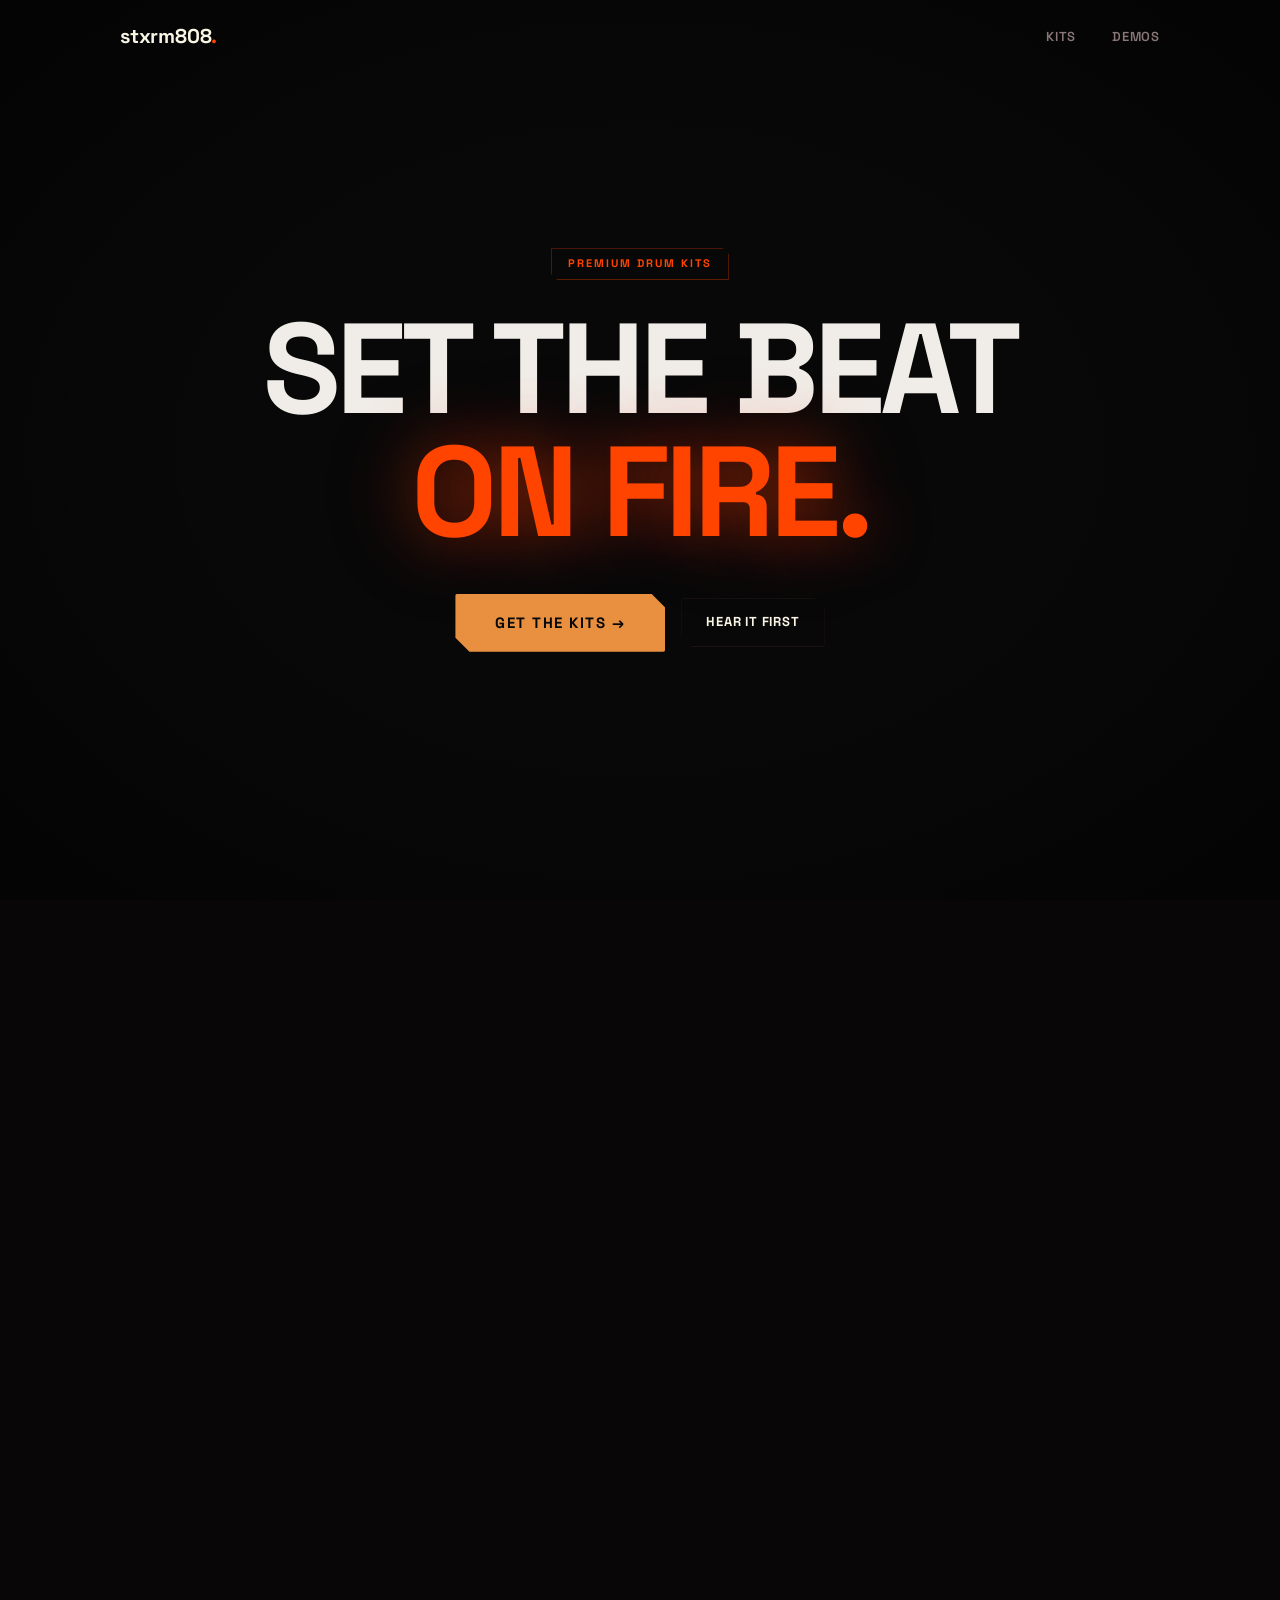
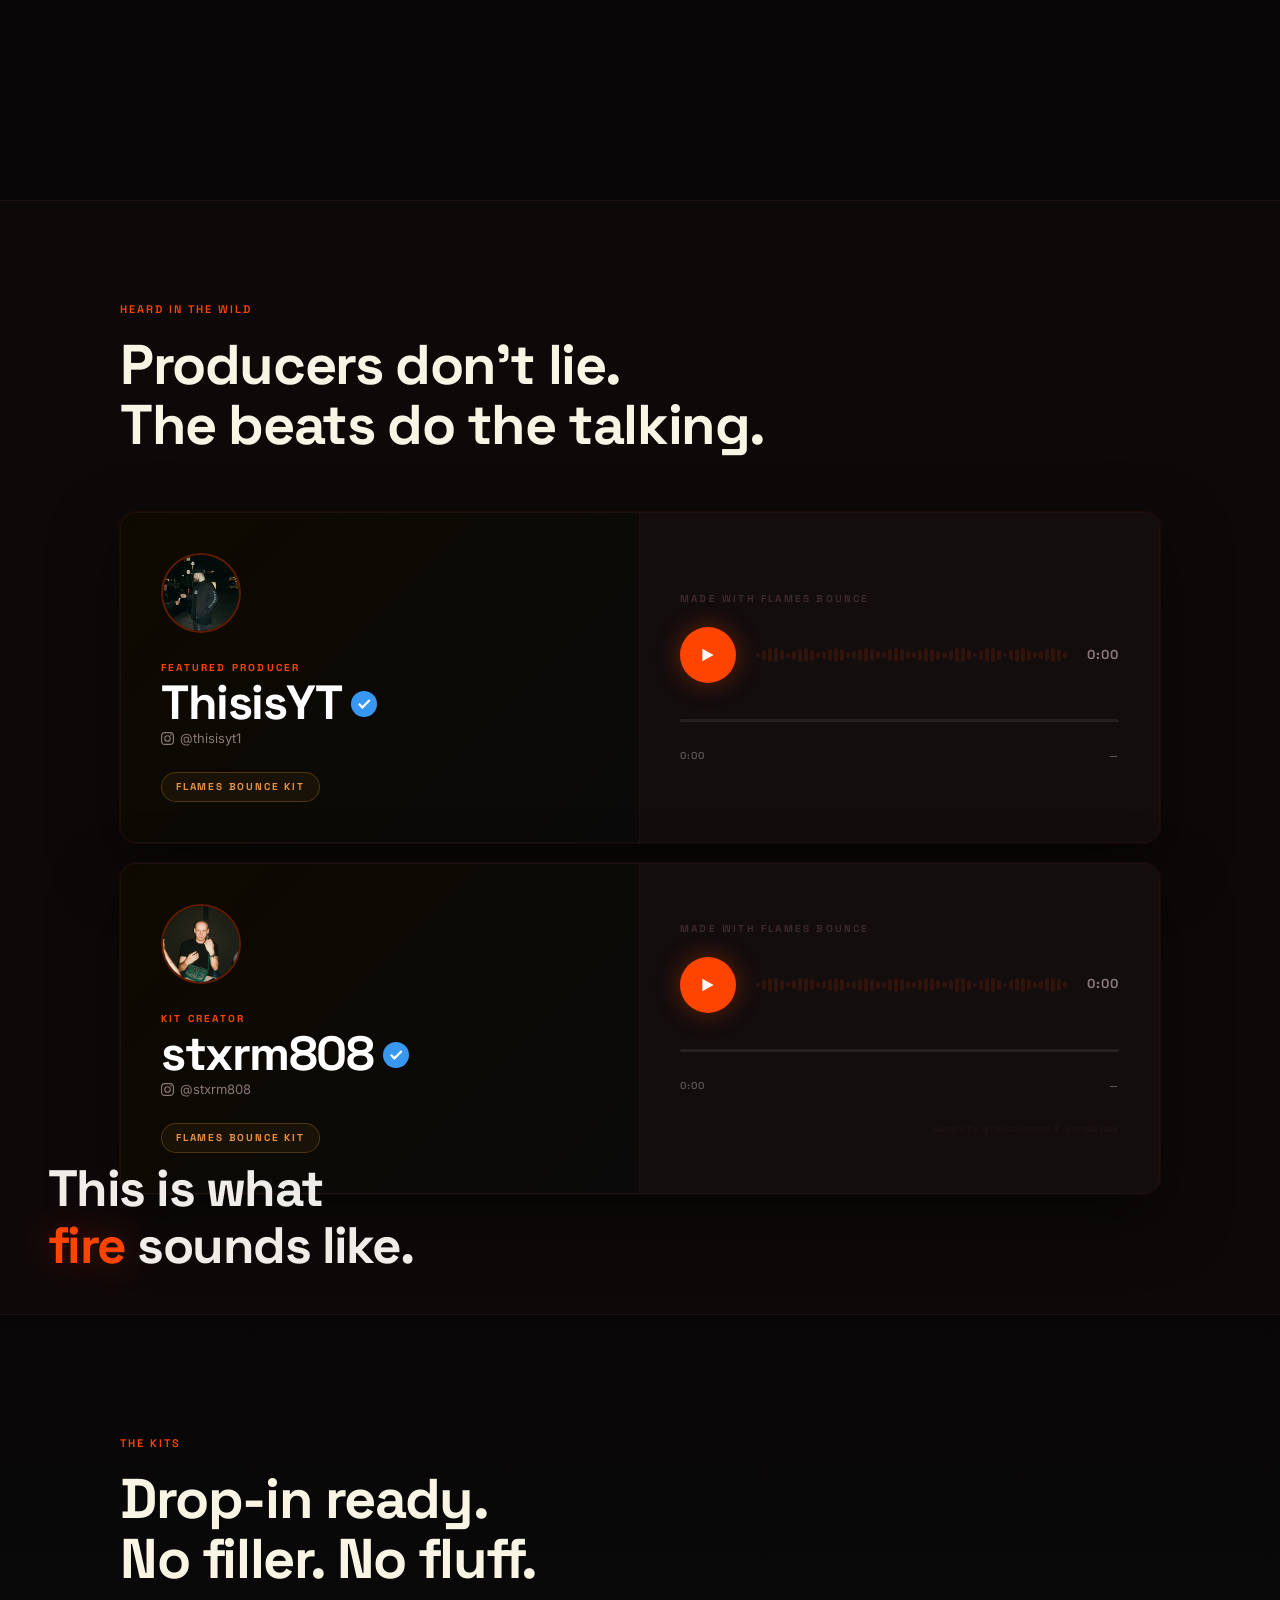
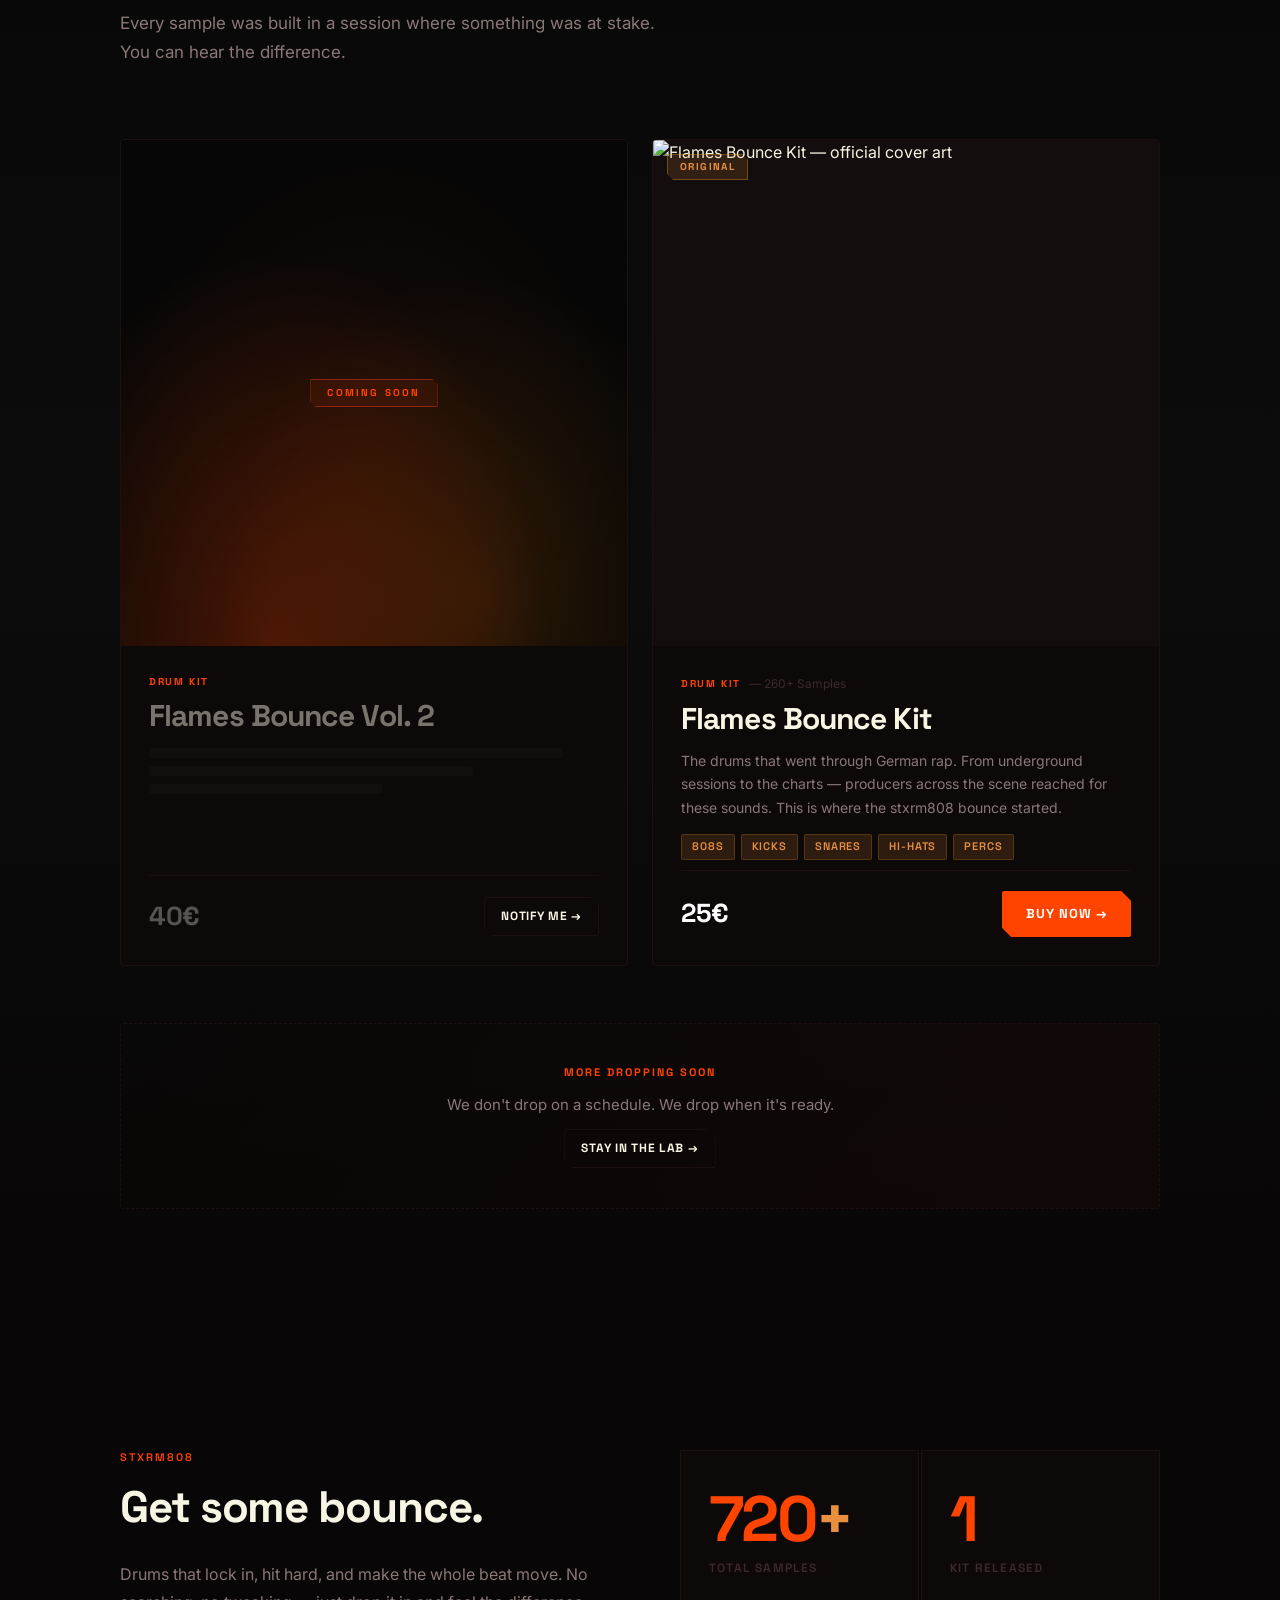
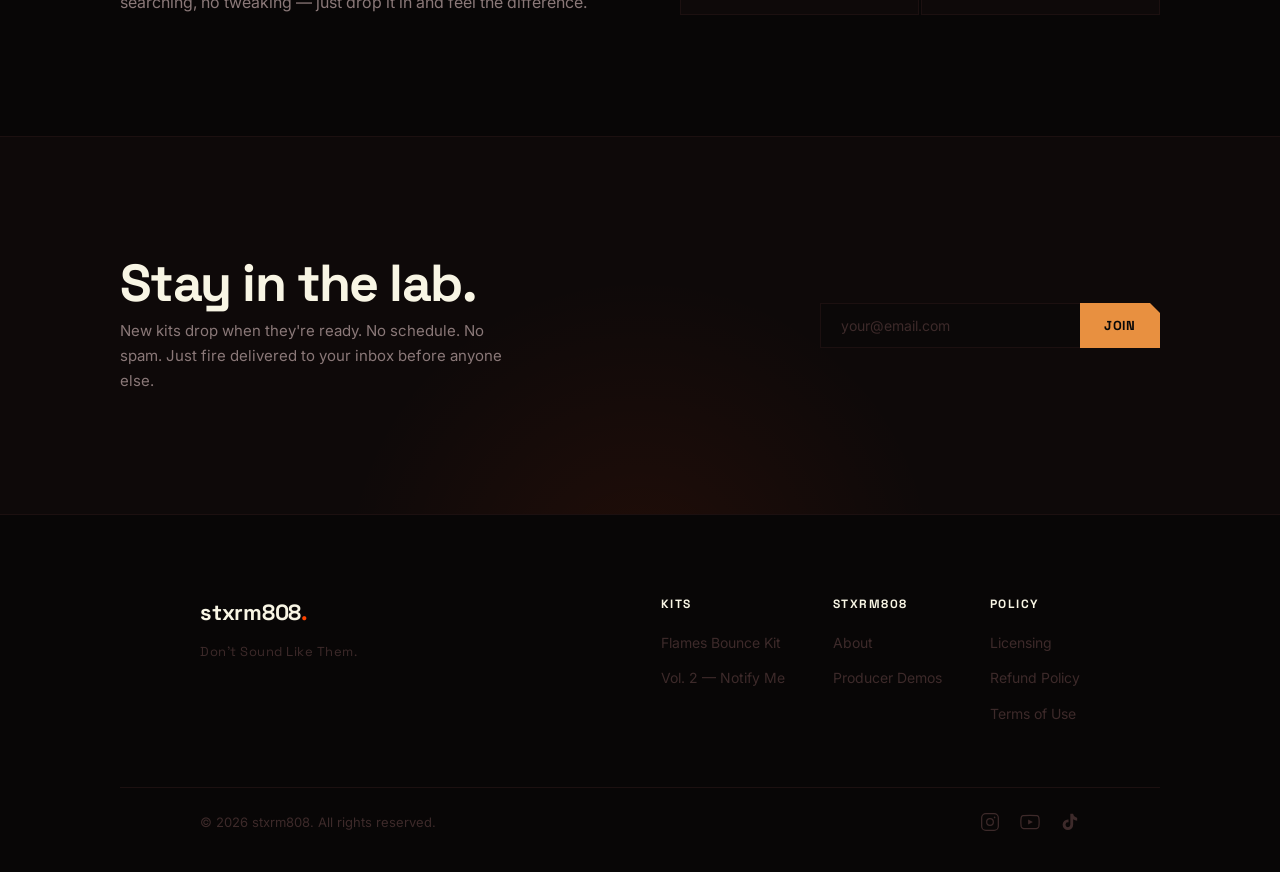
==== index.html @ b1addb76 "mirkt" ====
<!DOCTYPE html>
<html lang="en">
<head>
  <meta charset="UTF-8" />
  <meta name="viewport" content="width=device-width, initial-scale=1.0" />
  <title>stxrm808 — Premium Drum Kits for Trap &amp; Hip Hop Producers</title>
  <meta name="description" content="stxrm808 drum kits built for producers who don't sound like the genre. The Flames Bounce Kit series — hard-hitting 808s, crispy snares, fire-coded percussion." />
  <meta property="og:title" content="stxrm808 — Don't Sound Like Them." />
  <meta property="og:description" content="Premium drum kits for trap and hip hop producers who refuse to sound generic." />
  <meta property="og:type" content="website" />
  <meta property="og:url" content="https://www.stxrm808.com/" />
  <meta name="twitter:card" content="summary_large_image" />
  <meta name="twitter:title" content="stxrm808 — Don't Sound Like Them." />
  <meta name="twitter:description" content="Premium drum kits for trap and hip hop producers who refuse to sound generic." />
  <meta name="twitter:image" content="https://www.stxrm808.com/assets/FLAMES%20BOUNCE%20KIT%20COVER%20by%20%40blameiton313.png" />
  <meta property="og:image" content="https://www.stxrm808.com/assets/FLAMES%20BOUNCE%20KIT%20COVER%20by%20%40blameiton313.png" />
  <meta name="theme-color" content="#080808" />
  <link rel="canonical" href="https://www.stxrm808.com/" />
  <link rel="icon" href="assets/favicon.png" type="image/png" />
  <link rel="preconnect" href="https://fonts.googleapis.com" />
  <link rel="preconnect" href="https://fonts.gstatic.com" crossorigin />
  <link href="https://fonts.googleapis.com/css2?family=Space+Grotesk:wght@300;400;500;600;700&family=Inter:wght@300;400;500;600&display=swap" rel="stylesheet" />
  <link rel="stylesheet" href="css/style.css?v=3" />
  <link rel="stylesheet" href="css/video-scrub.css?v=3" />
  <script type="application/ld+json">
  {
    "@context": "https://schema.org",
    "@type": "Organization",
    "name": "stxrm808",
    "url": "https://www.stxrm808.com",
    "description": "Premium drum kits for trap and hip hop producers.",
    "slogan": "Don't Sound Like Them."
  }
  </script>
</head>
<body>

  <!-- ═══════════════════════════════════════════
       NAVIGATION
  ═══════════════════════════════════════════ -->
  <nav class="nav" id="nav" role="navigation" aria-label="Main navigation">
    <div class="nav__inner">
      <a href="/" class="nav__logo" aria-label="stxrm808 Home">
        <span class="nav__logo-text">stxrm808<span class="nav__logo-accent">.</span></span>
      </a>
      <ul class="nav__links" role="list">
        <li><a href="#kits" class="nav__link">Kits</a></li>
        <li><a href="#demos" class="nav__link">Demos</a></li>
      </ul>
      <button class="nav__burger" id="navBurger" aria-label="Open menu" aria-expanded="false">
        <span></span><span></span><span></span>
      </button>
    </div>
    <!-- Mobile menu -->
    <div class="nav__mobile" id="navMobile" aria-hidden="true">
      <ul role="list">
        <li><a href="#kits" class="nav__mobile-link">Kits</a></li>
        <li><a href="#demos" class="nav__mobile-link">Demos</a></li>
      </ul>
      <a href="#kits" class="btn btn--primary nav__mobile-cta">GET KITS →</a>
    </div>
  </nav>

  <main>

    <!-- ═══════════════════════════════════════════
         VIDEO SCROLL SCRUB — explosion.mp4
         First section — full viewport hero.
         Headline + CTAs overlaid inside sticky.
    ═══════════════════════════════════════════ -->
    <section class="video-scrub" id="videoScrub" aria-hidden="true">
      <div class="video-scrub__sticky">
        <video
          id="scrubVideo"
          class="video-scrub__video"
          muted
          playsinline
          preload="auto"
          disablepictureinpicture
        >
          <source src="assets/explosion.mp4?v=2" type="video/mp4" />
        </video>

        <!-- Headline + CTAs overlay — first thing user sees, fades out near end -->
        <div class="video-scrub__headline" id="scrubHeadline" aria-hidden="true">
          <div class="video-scrub__hl-tag">Premium Drum Kits</div>
          <p class="video-scrub__hl-text">SET THE BEAT<br/><span>ON FIRE.</span></p>
          <div class="video-scrub__hl-ctas">
            <a href="#kits" class="btn btn--primary btn--lg">GET THE KITS →</a>
            <a href="#demos" class="btn btn--ghost">Hear It First</a>
          </div>
        </div>
        <!-- Scroll progress counter bottom-right -->
        <div class="video-scrub__counter" id="scrubCounter" aria-hidden="true">
          <span class="video-scrub__counter-num" id="scrubPct">0</span>
          <span class="video-scrub__counter-pct">%</span>
        </div>
        <div class="video-scrub__blend-top"></div>
        <div class="video-scrub__blend-bottom"></div>
        <div class="video-scrub__vignette"></div>
        <div class="video-scrub__progress" id="scrubProgress"></div>
      </div>
    </section>

    <!-- ═══════════════════════════════════════════
         FEATURED PRODUCER — moved before kits
    ═══════════════════════════════════════════ -->
    <section class="featured-producer" id="demos">
      <video class="featured-producer__bg" src="assets/producer-bg.mp4" autoplay muted loop playsinline aria-hidden="true"></video>
      <div class="container">

        <div class="featured-producer__header">
          <p class="section-tag reveal-item">Heard In The Wild</p>
          <h2 class="section-heading reveal-item">Producers don't lie.<br />The beats do the talking.</h2>
        </div>

        <!-- Card 1: ThisisYT -->
        <div class="fp-card reveal-item">
          <div class="fp-card__artist">
            <div class="fp-card__avatar" id="fpAvatar">
              <img src="assets/thisisyt-pfp.jpg" alt="thisisyt" class="fp-card__avatar-img"
                   onerror="this.style.display='none';document.getElementById('fpAvatarFallback').style.display='flex';" />
              <span class="fp-card__avatar-fallback" id="fpAvatarFallback">YT</span>
            </div>
            <div class="fp-card__artist-info">
              <span class="fp-card__artist-tag">Featured Producer</span>
              <div class="fp-card__name-row">
                <h3 class="fp-card__artist-name">ThisisYT</h3>
                <svg class="fp-card__verified" viewBox="0 0 24 24" aria-label="Verified" role="img">
                  <circle cx="12" cy="12" r="12" fill="#3897f0"/>
                  <path d="M10.5 16.5l-4-4 1.41-1.41L10.5 13.67l6.09-6.08 1.41 1.42z" fill="#fff"/>
                </svg>
              </div>
              <a href="https://instagram.com/thisisyt1" target="_blank" rel="noopener" class="fp-card__ig">
                <svg width="13" height="13" viewBox="0 0 24 24" fill="currentColor" aria-hidden="true"><path d="M12 2.163c3.204 0 3.584.012 4.85.07 3.252.148 4.771 1.691 4.919 4.919.058 1.265.069 1.645.069 4.849 0 3.205-.012 3.584-.069 4.849-.149 3.225-1.664 4.771-4.919 4.919-1.266.058-1.644.07-4.85.07-3.204 0-3.584-.012-4.849-.07-3.26-.149-4.771-1.699-4.919-4.919-.058-1.265-.07-1.644-.07-4.849 0-3.204.013-3.583.07-4.849.149-3.227 1.664-4.771 4.919-4.919 1.266-.057 1.645-.069 4.849-.069zM12 0C8.741 0 8.333.014 7.053.072 2.695.272.273 2.69.073 7.052.014 8.333 0 8.741 0 12c0 3.259.014 3.668.072 4.948.2 4.358 2.618 6.78 6.98 6.98C8.333 23.986 8.741 24 12 24c3.259 0 3.668-.014 4.948-.072 4.354-.2 6.782-2.618 6.979-6.98.059-1.28.073-1.689.073-4.948 0-3.259-.014-3.667-.072-4.947-.196-4.354-2.617-6.78-6.979-6.98C15.668.014 15.259 0 12 0zm0 5.838a6.162 6.162 0 100 12.324 6.162 6.162 0 000-12.324zM12 16a4 4 0 110-8 4 4 0 010 8zm6.406-11.845a1.44 1.44 0 100 2.881 1.44 1.44 0 000-2.881z"/></svg>
                @thisisyt1
              </a>
            </div>
            <div class="fp-card__kit-badge">Flames Bounce Kit</div>
          </div>
          <div class="fp-card__player">
            <div class="fp-card__player-label">made with Flames Bounce</div>
            <div class="fp-card__controls">
              <button class="fp-card__play-btn" id="fpPlayBtn" aria-label="Play beat">
                <svg class="fp-play-icon" width="18" height="18" viewBox="0 0 16 16" fill="currentColor"><path d="M3 2.5L13 8 3 13.5V2.5Z"/></svg>
                <svg class="fp-pause-icon" width="18" height="18" viewBox="0 0 16 16" fill="currentColor" style="display:none"><rect x="3" y="2" width="4" height="12"/><rect x="9" y="2" width="4" height="12"/></svg>
              </button>
              <div class="fp-card__waveform" aria-hidden="true">
                <div id="waveform-thisisyt" class="fp-freq-bars"></div>
              </div>
              <span class="fp-card__time" id="fpTime">0:00</span>
            </div>
            <div class="fp-card__timeline" id="fpTimeline" role="slider" aria-label="Seek" aria-valuemin="0" aria-valuemax="100" aria-valuenow="0">
              <div class="fp-card__timeline-fill" id="fpTimelineFill"></div>
              <div class="fp-card__timeline-thumb" id="fpTimelineThumb"></div>
            </div>
            <div class="fp-card__time-row">
              <span id="fpTimeCurrent">0:00</span>
              <span id="fpTimeDuration">—</span>
            </div>
          </div>
        </div>

        <!-- Card 2: stxrm808 -->
        <div class="fp-card reveal-item">
          <div class="fp-card__artist">
            <div class="fp-card__avatar" id="fp2Avatar">
              <img src="assets/stxrm808-pfp.jpg" alt="stxrm808" class="fp-card__avatar-img"
                   onerror="this.style.display='none';document.getElementById('fp2AvatarFallback').style.display='flex';" />
              <span class="fp-card__avatar-fallback" id="fp2AvatarFallback">STX</span>
            </div>
            <div class="fp-card__artist-info">
              <span class="fp-card__artist-tag">Kit Creator</span>
              <div class="fp-card__name-row">
                <h3 class="fp-card__artist-name">stxrm808</h3>
                <svg class="fp-card__verified" viewBox="0 0 24 24" aria-label="Verified" role="img">
                  <circle cx="12" cy="12" r="12" fill="#3897f0"/>
                  <path d="M10.5 16.5l-4-4 1.41-1.41L10.5 13.67l6.09-6.08 1.41 1.42z" fill="#fff"/>
                </svg>
              </div>
              <a href="https://instagram.com/stxrm808" target="_blank" rel="noopener" class="fp-card__ig">
                <svg width="13" height="13" viewBox="0 0 24 24" fill="currentColor" aria-hidden="true"><path d="M12 2.163c3.204 0 3.584.012 4.85.07 3.252.148 4.771 1.691 4.919 4.919.058 1.265.069 1.645.069 4.849 0 3.205-.012 3.584-.069 4.849-.149 3.225-1.664 4.771-4.919 4.919-1.266.058-1.644.07-4.85.07-3.204 0-3.584-.012-4.849-.07-3.26-.149-4.771-1.699-4.919-4.919-.058-1.265-.07-1.644-.07-4.849 0-3.204.013-3.583.07-4.849.149-3.227 1.664-4.771 4.919-4.919 1.266-.057 1.645-.069 4.849-.069zM12 0C8.741 0 8.333.014 7.053.072 2.695.272.273 2.69.073 7.052.014 8.333 0 8.741 0 12c0 3.259.014 3.668.072 4.948.2 4.358 2.618 6.78 6.98 6.98C8.333 23.986 8.741 24 12 24c3.259 0 3.668-.014 4.948-.072 4.354-.2 6.782-2.618 6.979-6.98.059-1.28.073-1.689.073-4.948 0-3.259-.014-3.667-.072-4.947-.196-4.354-2.617-6.78-6.979-6.98C15.668.014 15.259 0 12 0zm0 5.838a6.162 6.162 0 100 12.324 6.162 6.162 0 000-12.324zM12 16a4 4 0 110-8 4 4 0 010 8zm6.406-11.845a1.44 1.44 0 100 2.881 1.44 1.44 0 000-2.881z"/></svg>
                @stxrm808
              </a>
            </div>
            <div class="fp-card__kit-badge">Flames Bounce Kit</div>
          </div>
          <div class="fp-card__player">
            <div class="fp-card__player-label">made with Flames Bounce</div>
            <div class="fp-card__controls">
              <button class="fp-card__play-btn" id="fp2PlayBtn" aria-label="Play beat">
                <svg class="fp-play-icon" width="18" height="18" viewBox="0 0 16 16" fill="currentColor"><path d="M3 2.5L13 8 3 13.5V2.5Z"/></svg>
                <svg class="fp-pause-icon" width="18" height="18" viewBox="0 0 16 16" fill="currentColor" style="display:none"><rect x="3" y="2" width="4" height="12"/><rect x="9" y="2" width="4" height="12"/></svg>
              </button>
              <div class="fp-card__waveform" aria-hidden="true">
                <div id="waveform-stxrm808" class="fp-freq-bars"></div>
              </div>
              <span class="fp-card__time" id="fp2Time">0:00</span>
            </div>
            <div class="fp-card__timeline" id="fp2Timeline" role="slider" aria-label="Seek" aria-valuemin="0" aria-valuemax="100" aria-valuenow="0">
              <div class="fp-card__timeline-fill" id="fp2TimelineFill"></div>
              <div class="fp-card__timeline-thumb" id="fp2TimelineThumb"></div>
            </div>
            <div class="fp-card__time-row">
              <span id="fp2TimeCurrent">0:00</span>
              <span id="fp2TimeDuration">—</span>
            </div>
            <div class="fp-card__sample-credit">sample by <a href="https://instagram.com/theycallmehop" target="_blank" rel="noopener">@theycallmehop</a> &amp; <a href="https://instagram.com/proddxdek" target="_blank" rel="noopener">@proddxdek</a></div>
          </div>
        </div>

      </div>

      <audio id="fpAudio" src="assets/thisisyt.wav" preload="metadata"></audio>
      <audio id="fp2Audio" src="assets/stxrm808.wav" preload="metadata"></audio>

      <p class="featured-producer__slogan" aria-hidden="true">This is what<br /><em>fire</em> sounds like.</p>
    </section>

    <!-- ═══════════════════════════════════════════
         PRODUCTS — DRUM KIT CARDS
    ═══════════════════════════════════════════ -->
    <section class="kits" id="kits">
      <div class="container">
        <div class="kits__header">
          <p class="section-tag reveal-item">The Kits</p>
          <h2 class="section-heading reveal-item">Drop-in ready.<br />No filler. No fluff.</h2>
          <p class="section-sub reveal-item">Every sample was built in a session where something was at stake. You can hear the difference.</p>
        </div>

        <div class="kits__grid">

          <!-- KIT 1: Flames Bounce Vol. 2 -->
          <article class="kit-card kit-card--teaser reveal-item" data-type="drum-kit">
            <div class="kit-card__media kit-card__media--teaser">
              <div class="kit-card__teaser-fire" aria-hidden="true"></div>
              <div class="kit-card__teaser-overlay">
                <span class="kit-card__teaser-badge">COMING SOON</span>
              </div>
              <div class="kit-card__hover-glow" aria-hidden="true"></div>
            </div>
            <div class="kit-card__body kit-card__body--dim">
              <div class="kit-card__meta">
                <span class="kit-card__type">DRUM KIT</span>
              </div>
              <h3 class="kit-card__name">Flames Bounce Vol. 2</h3>
              <div class="kit-card__redacted-lines" aria-hidden="true">
                <span></span><span></span><span></span>
              </div>
              <div class="kit-card__footer">
                <div class="kit-card__price-block">
                  <span class="kit-card__price" style="opacity:0.3">40€</span>
                </div>
                <a href="#newsletter" class="btn btn--ghost btn--sm">NOTIFY ME →</a>
              </div>
            </div>
          </article>

          <!-- KIT 2: Flames Bounce Kit -->
          <article class="kit-card reveal-item" data-type="drum-kit">
            <div class="kit-card__media">
              <img src="assets/FLAMES%20BOUNCE%20KIT%20COVER%20by%20%40blameiton313.png"
                   alt="Flames Bounce Kit — official cover art"
                   class="kit-card__cover"
                   loading="lazy" />
              <div class="kit-card__badge kit-card__badge--amber">ORIGINAL</div>
              <div class="kit-card__hover-glow" aria-hidden="true"></div>
            </div>
            <div class="kit-card__body">
              <div class="kit-card__meta">
                <span class="kit-card__type">DRUM KIT</span>
                <span class="kit-card__count">— 260+ Samples</span>
              </div>
              <h3 class="kit-card__name">Flames Bounce Kit</h3>
              <p class="kit-card__desc">The drums that went through German rap. From underground sessions to the charts — producers across the scene reached for these sounds. This is where the stxrm808 bounce started.</p>
              <ul class="kit-card__tags" aria-label="Kit contents">
                <li>808s</li>
                <li>Kicks</li>
                <li>Snares</li>
                <li>Hi-Hats</li>
                <li>Percs</li>
              </ul>
              <div class="kit-card__footer">
                <div class="kit-card__price-block">
                  <span class="kit-card__price">25€</span>
                </div>
                <a href="https://dnaplugins.lemonsqueezy.com/checkout/buy/079eb10a-39ae-4c25-9c5e-7eb2505b402b?embed=1&logo=0" class="btn btn--fire lemonsqueezy-button">BUY NOW →</a>
              </div>
            </div>
          </article>

        </div>

        <!-- More kits coming -->
        <div class="kits__upcoming reveal-item">
          <div class="kits__upcoming-inner">
            <span class="kits__upcoming-label">More dropping soon</span>
            <p class="kits__upcoming-text">We don't drop on a schedule. We drop when it's ready.</p>
            <a href="#newsletter" class="btn btn--ghost btn--sm">Stay in the Lab →</a>
          </div>
        </div>

      </div>
    </section>

    <!-- ═══════════════════════════════════════════
         BRAND IDENTITY STATEMENT
    ═══════════════════════════════════════════ -->
    <section class="identity" id="about">
      <div class="container">
        <div class="identity__inner">
          <div class="identity__text reveal-item">
            <p class="section-tag">stxrm808</p>
            <h2 class="identity__heading">Get some bounce.</h2>
            <p class="identity__body">
              Drums that lock in, hit hard, and make the whole beat move. No searching, no tweaking — just drop it in and feel the difference.
            </p>
          </div>
          <div class="identity__stat-grid reveal-item" aria-label="Kit statistics">
            <div class="identity__stat">
              <span class="identity__stat-num">720<span class="identity__stat-plus">+</span></span>
              <span class="identity__stat-label">Total Samples</span>
            </div>
            <div class="identity__stat">
              <span class="identity__stat-num">1</span>
              <span class="identity__stat-label">Kit Released</span>
            </div>
          </div>
        </div>
      </div>
    </section>

    <!-- ═══════════════════════════════════════════
         NEWSLETTER — STAY IN THE LAB
    ═══════════════════════════════════════════ -->
    <section class="newsletter" id="newsletter">
      <div class="container">
        <div class="newsletter__inner reveal-item">
          <div class="newsletter__text">
            <h2 class="newsletter__heading">Stay in the lab.</h2>
            <p class="newsletter__sub">New kits drop when they're ready. No schedule. No spam. Just fire delivered to your inbox before anyone else.</p>
          </div>
          <form class="newsletter__form" action="#" method="post" aria-label="Newsletter signup">
            <label for="emailInput" class="sr-only">Email address</label>
            <input type="email" id="emailInput" name="email" class="newsletter__input" placeholder="your@email.com" required autocomplete="email" />
            <button type="submit" class="btn btn--primary">JOIN</button>
          </form>
        </div>
      </div>
    </section>

  </main>

  <!-- ═══════════════════════════════════════════
       FOOTER
  ═══════════════════════════════════════════ -->
  <footer class="footer" role="contentinfo">
    <div class="container">
      <div class="footer__top">
        <div class="footer__brand">
          <span class="footer__logo">stxrm808<span class="nav__logo-accent">.</span></span>
          <p class="footer__tagline">Don't Sound Like Them.</p>
        </div>
        <nav class="footer__nav" aria-label="Footer navigation">
          <div class="footer__nav-col">
            <strong>Kits</strong>
            <ul role="list">
              <li><a href="#kits">Flames Bounce Kit</a></li>
              <li><a href="#newsletter">Vol. 2 — Notify Me</a></li>
            </ul>
          </div>
          <div class="footer__nav-col">
            <strong>stxrm808</strong>
            <ul role="list">
              <li><a href="#about">About</a></li>
              <li><a href="#demos">Producer Demos</a></li>
            </ul>
          </div>
          <div class="footer__nav-col">
            <strong>Policy</strong>
            <ul role="list">
              <li><a href="#">Licensing</a></li>
              <li><a href="#">Refund Policy</a></li>
              <li><a href="#">Terms of Use</a></li>
            </ul>
          </div>
        </nav>
      </div>
      <div class="footer__bottom">
        <p class="footer__copy">&copy; 2026 stxrm808. All rights reserved.</p>
        <div class="footer__social" aria-label="Social media links">
          <a href="https://instagram.com/stxrm808" target="_blank" rel="noopener" aria-label="Instagram" class="footer__social-link">
            <svg width="20" height="20" viewBox="0 0 24 24" fill="none" stroke="currentColor" stroke-width="1.5" aria-hidden="true"><rect x="2" y="2" width="20" height="20" rx="5" ry="5"/><circle cx="12" cy="12" r="4"/><circle cx="17.5" cy="6.5" r="1" fill="currentColor" stroke="none"/></svg>
          </a>
          <a href="#" aria-label="YouTube" class="footer__social-link">
            <svg width="20" height="20" viewBox="0 0 24 24" fill="none" stroke="currentColor" stroke-width="1.5" aria-hidden="true"><path d="M22.54 6.42A2.78 2.78 0 0 0 20.59 4.46C18.88 4 12 4 12 4S5.12 4 3.41 4.46A2.78 2.78 0 0 0 1.46 6.42 29.94 29.94 0 0 0 1 12a29.94 29.94 0 0 0 .46 5.58A2.78 2.78 0 0 0 3.41 19.54C5.12 20 12 20 12 20s6.88 0 8.59-.46a2.78 2.78 0 0 0 1.95-1.96A29.94 29.94 0 0 0 23 12a29.94 29.94 0 0 0-.46-5.58Z"/><polygon points="9.75 15.02 15.5 12 9.75 8.98 9.75 15.02" fill="currentColor" stroke="none"/></svg>
          </a>
          <a href="#" aria-label="TikTok" class="footer__social-link">
            <svg width="20" height="20" viewBox="0 0 24 24" fill="currentColor" aria-hidden="true"><path d="M19.59 6.69a4.83 4.83 0 0 1-3.77-4.25V2h-3.45v13.67a2.89 2.89 0 0 1-2.88 2.5 2.89 2.89 0 0 1-2.89-2.89 2.89 2.89 0 0 1 2.89-2.89c.28 0 .54.04.79.1V9.01a6.33 6.33 0 0 0-.79-.05 6.34 6.34 0 0 0-6.34 6.34 6.34 6.34 0 0 0 6.34 6.34 6.34 6.34 0 0 0 6.33-6.34V8.84a8.18 8.18 0 0 0 4.78 1.52V6.89a4.85 4.85 0 0 1-1.01-.2Z"/></svg>
          </a>
        </div>
      </div>
    </div>
  </footer>

  <!-- GSAP + ScrollTrigger -->
  <script src="https://cdnjs.cloudflare.com/ajax/libs/gsap/3.12.5/gsap.min.js" defer></script>
  <script src="https://cdnjs.cloudflare.com/ajax/libs/gsap/3.12.5/ScrollTrigger.min.js" defer></script>
  <script src="js/main.js?v=3" defer></script>
  <script src="js/video-scrub.js?v=3" defer></script>
  <script src="js/interactions.js?v=3" defer></script>
  <script src="https://assets.lemonsqueezy.com/lemon.js" defer></script>
</body>
</html>
---- css/style.css ----
/* ============================================================
   stxrm808 — MAIN STYLESHEET
   Dark fire/trap aesthetic: blacks, deep orange, amber
   Stack: Vanilla CSS, Mobile-first, GSAP-animated
   Font: Space Grotesk (display) / Inter (body)
   ============================================================ */

/* ─── RESET & BASE ──────────────────────────────────────── */
*, *::before, *::after {
  box-sizing: border-box;
  margin: 0;
  padding: 0;
}

:root {
  /* Colors — palette sourced from explosion.mp4 */
  --bg:            #080606;   /* near-black, faint red warmth */
  --bg-card:       #0e0909;   /* deep blood-red shadow */
  --bg-surface:    #130d0d;   /* dark sienna surface */
  --bg-input:      #0b0808;
  --border:        #1c1010;   /* warm dark-red border */
  --border-hot:    rgba(255, 68, 0, 0.35);

  --fire:          #FF4400;   /* Primary CTA / accent */
  --fire-glow:     rgba(255, 68, 0, 0.18);
  --fire-hover:    #ff5218;
  --amber:         #E89040;   /* Warm amber — matches explosion mid-tone #e89848 */
  --amber-dim:     rgba(232, 144, 64, 0.15);
  --amber-glow:    rgba(232, 144, 64, 0.25);

  --text:          #F8F5E4;   /* Warm cream — matches explosion hot-core #fbf8e3 */
  --text-2:        #8a7878;   /* Warm mid-grey */
  --text-3:        #3d2a2a;   /* Deep warm dark */

  /* Typography */
  --font-display: 'Space Grotesk', Helvetica, sans-serif;
  --font-body:    'Inter', Helvetica, sans-serif;

  /* Layout */
  --nav-h:        72px;
  --container:    1200px;
  --radius:       2px;
  --radius-card:  4px;

  /* Easing */
  --ease-out:    cubic-bezier(0.16, 1, 0.3, 1);
  --ease-fire:   cubic-bezier(0.22, 1, 0.36, 1);
}

html {
  scroll-behavior: smooth;
  font-size: 16px;
  -webkit-text-size-adjust: 100%;
}

body {
  background-color: var(--bg);
  color: var(--text);
  font-family: var(--font-body);
  font-weight: 400;
  line-height: 1.6;
  overflow-x: hidden;
  -webkit-font-smoothing: antialiased;
  -moz-osx-font-smoothing: grayscale;
}

img {
  max-width: 100%;
  height: auto;
  display: block;
}

a {
  color: inherit;
  text-decoration: none;
}

ul { list-style: none; }

button {
  cursor: pointer;
  border: none;
  background: none;
  font-family: inherit;
}

/* Screen-reader only */
.sr-only {
  position: absolute;
  width: 1px; height: 1px;
  padding: 0; margin: -1px;
  overflow: hidden;
  clip: rect(0,0,0,0);
  white-space: nowrap;
  border: 0;
}

.desktop-br { display: none; }
@media (min-width: 768px) { .desktop-br { display: block; } }

/* ─── LAYOUT ────────────────────────────────────────────── */
.container {
  width: 100%;
  max-width: var(--container);
  margin: 0 auto;
  padding: 0 24px;
}

@media (min-width: 768px)  { .container { padding: 0 48px; } }
@media (min-width: 1200px) { .container { padding: 0 80px; } }

/* ─── TYPOGRAPHY ────────────────────────────────────────── */
.section-tag {
  font-family: var(--font-display);
  font-size: 11px;
  font-weight: 600;
  letter-spacing: 0.18em;
  text-transform: uppercase;
  color: var(--fire);
  margin-bottom: 16px;
  display: block;
}

.section-heading {
  font-family: var(--font-display);
  font-size: clamp(32px, 5vw, 56px);
  font-weight: 700;
  line-height: 1.08;
  letter-spacing: -0.025em;
  color: var(--text);
  margin-bottom: 20px;
}

.section-heading em {
  font-style: normal;
  color: var(--fire);
}

.section-sub {
  font-family: var(--font-body);
  font-size: 17px;
  color: var(--text-2);
  max-width: 540px;
  line-height: 1.7;
}

/* ─── BUTTONS ───────────────────────────────────────────── */
.btn {
  display: inline-flex;
  align-items: center;
  justify-content: center;
  font-family: var(--font-display);
  font-size: 13px;
  font-weight: 700;
  letter-spacing: 0.06em;
  text-transform: uppercase;
  padding: 13px 24px;
  border-radius: var(--radius);
  transition: all 0.22s var(--ease-out);
  position: relative;
  overflow: hidden;
  white-space: nowrap;
  clip-path: polygon(0 0, calc(100% - 10px) 0, 100% 10px, 100% 100%, 10px 100%, 0 calc(100% - 10px));
}

/* Primary — amber */
.btn--primary {
  background: var(--amber);
  color: #080808;
}
.btn--primary:hover {
  background: #f0b030;
  transform: translateY(-1px);
  box-shadow: 0 0 28px var(--amber-glow);
}

/* Fire — deep orange (main CTA) */
.btn--fire {
  background: var(--fire);
  color: #ffffff;
  letter-spacing: 0.08em;
}
.btn--fire:hover {
  background: var(--fire-hover);
  transform: translateY(-2px);
  box-shadow: 0 0 32px var(--fire-glow), 0 8px 24px rgba(0,0,0,0.5);
}

/* Ghost */
.btn--ghost {
  background: transparent;
  color: var(--text);
  border: 1px solid var(--border);
}
.btn--ghost:hover {
  border-color: var(--fire);
  color: var(--fire);
  box-shadow: 0 0 16px var(--fire-glow);
}

/* Nav */
.btn--nav {
  background: var(--fire);
  color: #ffffff;
  font-size: 12px;
  font-weight: 700;
  letter-spacing: 0.08em;
  padding: 10px 18px;
  clip-path: polygon(0 0, calc(100% - 8px) 0, 100% 8px, 100% 100%, 8px 100%, 0 calc(100% - 8px));
}
.btn--nav:hover {
  background: var(--fire-hover);
  box-shadow: 0 0 20px var(--fire-glow);
}

/* Sizes */
.btn--sm {
  font-size: 12px;
  padding: 9px 16px;
  clip-path: polygon(0 0, calc(100% - 8px) 0, 100% 8px, 100% 100%, 8px 100%, 0 calc(100% - 8px));
}

.btn--lg {
  font-size: 15px;
  font-weight: 800;
  padding: 17px 40px;
  letter-spacing: 0.1em;
  clip-path: polygon(0 0, calc(100% - 14px) 0, 100% 14px, 100% 100%, 14px 100%, 0 calc(100% - 14px));
}

/* Focus ring */
.btn:focus-visible,
a:focus-visible {
  outline: 2px solid var(--fire);
  outline-offset: 3px;
}

/* ─── NAVIGATION ────────────────────────────────────────── */
.nav {
  position: fixed;
  top: 0; left: 0; right: 0;
  z-index: 900;
  height: var(--nav-h);
  transition: background 0.35s ease, backdrop-filter 0.35s ease, border-color 0.35s ease;
  border-bottom: 1px solid transparent;
}

.nav.scrolled {
  background: rgba(8, 8, 8, 0.92);
  backdrop-filter: blur(24px);
  -webkit-backdrop-filter: blur(24px);
  border-bottom-color: var(--border);
}

.nav__inner {
  max-width: var(--container);
  margin: 0 auto;
  padding: 0 24px;
  height: 100%;
  display: flex;
  align-items: center;
  justify-content: space-between;
  gap: 32px;
}

@media (min-width: 1024px) { .nav__inner { padding: 0 80px; } }

/* Logo */
.nav__logo-text {
  font-family: var(--font-display);
  font-size: 18px;
  font-weight: 800;
  letter-spacing: -0.01em;
  color: var(--text);
}

@media (min-width: 480px) { .nav__logo-text { font-size: 20px; } }

.nav__logo-accent {
  color: var(--fire);
}

/* Links */
.nav__links {
  display: none;
  gap: 36px;
}

@media (min-width: 768px) { .nav__links { display: flex; } }

.nav__link {
  font-family: var(--font-display);
  font-size: 13px;
  font-weight: 600;
  letter-spacing: 0.06em;
  text-transform: uppercase;
  color: var(--text-2);
  transition: color 0.2s;
}

.nav__link:hover { color: var(--text); }

.nav__link--active {
  color: var(--fire);
  position: relative;
}
.nav__link--active::after {
  content: '';
  position: absolute;
  bottom: -4px;
  left: 0;
  right: 0;
  height: 1px;
  background: var(--fire);
  border-radius: 1px;
}

/* Burger */
.nav__burger {
  display: flex;
  flex-direction: column;
  gap: 5px;
  padding: 4px;
}

.nav__burger span {
  display: block;
  width: 22px;
  height: 1.5px;
  background: var(--text);
  transition: all 0.3s var(--ease-out);
}

@media (min-width: 768px) { .nav__burger { display: none; } }

/* Burger open state */
.nav__burger.open span:nth-child(1) {
  transform: translateY(6.5px) rotate(45deg);
}
.nav__burger.open span:nth-child(2) {
  opacity: 0;
  transform: scaleX(0);
}
.nav__burger.open span:nth-child(3) {
  transform: translateY(-6.5px) rotate(-45deg);
}

/* Mobile menu */
.nav__mobile {
  position: fixed;
  inset: 0;
  background: var(--bg);
  display: flex;
  flex-direction: column;
  align-items: center;
  justify-content: center;
  gap: 40px;
  transform: translateY(-100%);
  transition: transform 0.55s var(--ease-fire);
  z-index: 800;
}

.nav__mobile.open {
  transform: translateY(0);
}

.nav__mobile ul {
  display: flex;
  flex-direction: column;
  gap: 24px;
  text-align: center;
}

.nav__mobile-link {
  font-family: var(--font-display);
  font-size: 40px;
  font-weight: 800;
  letter-spacing: -0.03em;
  color: var(--text);
  transition: color 0.2s;
}

.nav__mobile-link:hover { color: var(--fire); }

.nav__mobile-cta {
  margin-top: 8px;
}

/* ─── REVEAL ANIMATIONS (GSAP sets initial state) ──────── */
.reveal-item {
  opacity: 0;
  transform: translateY(32px);
}

/* ─── HERO ──────────────────────────────────────────────── */
.hero {
  position: relative;
  min-height: 80svh;
  display: flex;
  align-items: center;
  padding: calc(var(--nav-h) + 48px) 24px 60px;
  overflow: hidden;
  z-index: 2;
}

/* Bottom fade — melts hero into the video scrub underneath */
.hero::after {
  content: '';
  position: absolute;
  bottom: 0;
  left: 0;
  right: 0;
  height: 380px;
  background: linear-gradient(to bottom,
    transparent 0%,
    rgba(8,8,8,0.15) 35%,
    rgba(8,8,8,0.6) 70%,
    var(--bg) 100%
  );
  pointer-events: none;
  z-index: 3;
}

@media (min-width: 768px) {
  .hero { padding: calc(var(--nav-h) + 96px) 48px 120px; }
}

/* Particle canvas background */
.hero__bg-canvas {
  position: absolute;
  inset: 0;
  z-index: 0;
  opacity: 0.14;
  pointer-events: none;
}

.hero__content {
  position: relative;
  z-index: 2;
  max-width: var(--container);
  margin: 0 auto;
  width: 100%;
}

.hero__tag {
  display: inline-block;
  font-family: var(--font-display);
  font-size: 11px;
  font-weight: 700;
  letter-spacing: 0.18em;
  text-transform: uppercase;
  color: var(--fire);
  border: 1px solid var(--border-hot);
  padding: 6px 16px;
  margin-bottom: 32px;
  clip-path: polygon(0 0, calc(100% - 6px) 0, 100% 6px, 100% 100%, 6px 100%, 0 calc(100% - 6px));
}

.hero__headline {
  font-family: var(--font-display);
  font-size: clamp(56px, 10vw, 128px);
  font-weight: 800;
  line-height: 0.96;
  letter-spacing: -0.04em;
  margin-bottom: 32px;
  display: flex;
  flex-direction: column;
}

.hero__line {
  display: block;
  overflow: hidden;
}

.hero__line--accent {
  color: var(--fire);
  /* subtle text glow */
  text-shadow: 0 0 60px rgba(255, 68, 0, 0.4), 0 0 120px rgba(255, 68, 0, 0.15);
}

.hero__sub {
  font-family: var(--font-body);
  font-size: clamp(16px, 2.5vw, 20px);
  color: var(--text-2);
  max-width: 480px;
  line-height: 1.65;
  margin-bottom: 44px;
}

.hero__ctas {
  display: flex;
  flex-wrap: wrap;
  gap: 16px;
  align-items: center;
}

/* Scroll indicator */
.hero__scroll-indicator {
  position: absolute;
  bottom: 40px;
  left: 50%;
  transform: translateX(-50%);
  display: flex;
  flex-direction: column;
  align-items: center;
  gap: 8px;
  opacity: 0.35;
  pointer-events: none;
}

.hero__scroll-line {
  width: 1px;
  height: 44px;
  background: linear-gradient(to bottom, transparent, var(--fire));
  animation: scrollLine 2.2s ease-in-out infinite;
}

.hero__scroll-text {
  font-family: var(--font-display);
  font-size: 10px;
  font-weight: 600;
  letter-spacing: 0.2em;
  text-transform: uppercase;
  color: var(--text-2);
}

@keyframes scrollLine {
  0%   { transform: scaleY(0); transform-origin: top; opacity: 0; }
  50%  { transform: scaleY(1); opacity: 1; }
  100% { transform: scaleY(0); transform-origin: bottom; opacity: 0; }
}

/* ─── VIDEO SCRUB — overlay copy ────────────────────────── */
/* The video-scrub.css handles the section/sticky/video.
   We add the overlay text layer here. */
.video-scrub__overlay-copy {
  position: absolute;
  inset: 0;
  display: flex;
  align-items: center;
  justify-content: center;
  z-index: 5;
  pointer-events: none;
}

.video-scrub__overlay-text {
  font-family: var(--font-display);
  font-size: clamp(18px, 4vw, 40px);
  font-weight: 800;
  letter-spacing: 0.25em;
  text-transform: uppercase;
  color: rgba(255, 255, 255, 0.18);
  text-align: center;
  user-select: none;
  text-shadow: 0 0 40px rgba(255, 68, 0, 0.4);
}

/* ─── BRAND STATEMENT ───────────────────────────────────── */
.statement {
  padding: 120px 0;
  background: var(--bg);
  border-top: 1px solid var(--border);
  border-bottom: 1px solid var(--border);
  overflow: hidden;
}

.statement__inner {
  max-width: 900px;
  margin: 0 auto;
  text-align: center;
  position: relative;
}

.statement__quote {
  font-family: var(--font-display);
  font-size: clamp(22px, 4vw, 42px);
  font-weight: 600;
  line-height: 1.25;
  letter-spacing: -0.02em;
  color: var(--text);
  position: relative;
  z-index: 1;
}

.statement__quote::before {
  content: '"';
  color: var(--fire);
  font-size: 1.3em;
}

.statement__quote::after {
  content: '"';
  color: var(--fire);
  font-size: 1.3em;
}

.statement__attr {
  margin-top: 20px;
  font-family: var(--font-display);
  font-size: 13px;
  font-weight: 600;
  letter-spacing: 0.12em;
  text-transform: uppercase;
  color: var(--fire);
  position: relative;
  z-index: 1;
}

.statement__waveform {
  position: absolute;
  inset: -20px;
  z-index: 0;
  opacity: 0.06;
  pointer-events: none;
}

/* ─── KITS / PRODUCTS SECTION ───────────────────────────── */
.kits {
  padding: 120px 0;
  background: linear-gradient(180deg, var(--bg) 0%, #0c0c0c 50%, var(--bg) 100%);
}

.kits__header {
  margin-bottom: 72px;
}

.kits__header .section-sub {
  margin-top: 16px;
}

.kits__grid {
  display: grid;
  grid-template-columns: 1fr;
  gap: 24px;
}

@media (min-width: 768px) {
  .kits__grid { grid-template-columns: repeat(2, 1fr); }
}

/* Kit Card */
.kit-card {
  background: var(--bg-card);
  border: 1px solid var(--border);
  border-radius: var(--radius-card);
  overflow: hidden;
  display: flex;
  flex-direction: column;
  transition: transform 0.4s var(--ease-out), border-color 0.3s, box-shadow 0.4s;
  will-change: transform;
}

.kit-card:hover {
  transform: translateY(-6px);
  border-color: rgba(255, 68, 0, 0.3);
  box-shadow:
    0 24px 80px rgba(0, 0, 0, 0.7),
    0 0 48px rgba(255, 68, 0, 0.08);
}

/* Card media */
.kit-card__media {
  position: relative;
  aspect-ratio: 1 / 1;
  background: var(--bg-surface);
  overflow: hidden;
}

.kit-card__cover {
  width: 100%;
  height: 100%;
  object-fit: cover;
  display: block;
  transition: transform 0.6s cubic-bezier(0.16, 1, 0.3, 1);
}

.kit-card:hover .kit-card__cover {
  transform: scale(1.04);
}

.kit-card__badge {
  position: absolute;
  top: 14px;
  left: 14px;
  font-family: var(--font-display);
  font-size: 10px;
  font-weight: 800;
  letter-spacing: 0.14em;
  text-transform: uppercase;
  background: var(--fire-glow);
  color: var(--fire);
  border: 1px solid var(--border-hot);
  padding: 4px 12px;
  clip-path: polygon(0 0, calc(100% - 6px) 0, 100% 6px, 100% 100%, 6px 100%, 0 calc(100% - 6px));
}

.kit-card__badge--amber {
  background: var(--amber-dim);
  color: var(--amber);
  border-color: rgba(232, 160, 32, 0.35);
}

/* Hover glow effect on media */
.kit-card__hover-glow {
  position: absolute;
  inset: 0;
  background: radial-gradient(ellipse at center bottom,
    rgba(255, 68, 0, 0.12) 0%,
    transparent 65%
  );
  opacity: 0;
  transition: opacity 0.4s ease;
  pointer-events: none;
  z-index: 1;
}

.kit-card:hover .kit-card__hover-glow {
  opacity: 1;
}

/* ── Teaser card (Vol. 2) ──────────────────────────────── */
.kit-card--teaser { opacity: 0.75; }
.kit-card--teaser:hover { opacity: 0.9; }

.kit-card__media--teaser {
  position: relative;
  overflow: hidden;
  background: #080808;
  min-height: 280px;
}
.kit-card__teaser-fire {
  position: absolute;
  inset: 0;
  background:
    radial-gradient(ellipse at 30% 100%, rgba(255,68,0,0.35) 0%, transparent 55%),
    radial-gradient(ellipse at 70% 90%,  rgba(232,120,0,0.2) 0%, transparent 50%),
    radial-gradient(ellipse at 50% 60%,  rgba(255,68,0,0.08) 0%, transparent 70%);
  animation: fireBreath 4s ease-in-out infinite alternate;
}
@keyframes fireBreath {
  from { opacity: 0.7; transform: scaleY(1); }
  to   { opacity: 1;   transform: scaleY(1.04); }
}
.kit-card__body--dim .kit-card__redacted-lines,
.kit-card__body--dim .kit-card__name { opacity: 0.45; }

.kit-card__teaser-overlay {
  position: absolute;
  inset: 0;
  display: flex;
  align-items: center;
  justify-content: center;
  background: rgba(0,0,0,0.25);
  z-index: 2;
}
.kit-card__teaser-badge {
  font-family: var(--font-display);
  font-size: 10px;
  font-weight: 800;
  letter-spacing: 0.22em;
  text-transform: uppercase;
  color: var(--fire);
  border: 1px solid rgba(255,68,0,0.4);
  padding: 5px 16px;
  clip-path: polygon(0 0, calc(100% - 5px) 0, 100% 5px, 100% 100%, 5px 100%, 0 calc(100% - 5px));
  background: rgba(255,68,0,0.08);
}
.kit-card__redacted-lines {
  display: flex;
  flex-direction: column;
  gap: 8px;
  margin: 6px 0 12px;
}
.kit-card__redacted-lines span {
  display: block;
  height: 10px;
  border-radius: 3px;
  background: rgba(255,255,255,0.05);
}
.kit-card__redacted-lines span:nth-child(1) { width: 92%; }
.kit-card__redacted-lines span:nth-child(2) { width: 72%; }
.kit-card__redacted-lines span:nth-child(3) { width: 52%; }

/* Card body */
.kit-card__body {
  padding: 28px;
  display: flex;
  flex-direction: column;
  flex: 1;
  gap: 10px;
}

.kit-card__meta {
  display: flex;
  align-items: center;
  gap: 8px;
}

.kit-card__type {
  font-family: var(--font-display);
  font-size: 10px;
  font-weight: 700;
  letter-spacing: 0.16em;
  text-transform: uppercase;
  color: var(--fire);
}

.kit-card__count {
  font-family: var(--font-body);
  font-size: 12px;
  color: var(--text-3);
}

.kit-card__name {
  font-family: var(--font-display);
  font-size: clamp(22px, 3vw, 30px);
  font-weight: 800;
  letter-spacing: -0.03em;
  line-height: 1.05;
  color: var(--text);
}

.kit-card__desc {
  font-family: var(--font-body);
  font-size: 14px;
  color: var(--text-2);
  line-height: 1.7;
  margin-top: 4px;
}

/* Kit contents tags */
.kit-card__tags {
  display: flex;
  flex-wrap: wrap;
  gap: 6px;
  margin-top: 4px;
}

.kit-card__tags li {
  font-family: var(--font-display);
  font-size: 11px;
  font-weight: 600;
  letter-spacing: 0.08em;
  text-transform: uppercase;
  color: var(--amber);
  background: var(--amber-dim);
  border: 1px solid rgba(232, 160, 32, 0.2);
  padding: 3px 10px;
  border-radius: 2px;
}

/* Card footer */
.kit-card__footer {
  display: flex;
  align-items: center;
  justify-content: space-between;
  gap: 16px;
  margin-top: auto;
  padding-top: 20px;
  border-top: 1px solid var(--border);
}

.kit-card__price-block {
  display: flex;
  align-items: center;
}

.kit-card__price {
  font-family: var(--font-display);
  font-size: 26px;
  font-weight: 800;
  letter-spacing: -0.01em;
  color: #fff;
}

/* Upcoming teaser */
.kits__upcoming {
  margin-top: 56px;
}

.kits__upcoming-inner {
  border: 1px dashed var(--border);
  border-radius: var(--radius-card);
  padding: 40px 32px;
  display: flex;
  flex-direction: column;
  align-items: center;
  gap: 12px;
  text-align: center;
  background: linear-gradient(135deg, transparent 0%, rgba(255,68,0,0.03) 100%);
  transition: border-color 0.3s;
}

.kits__upcoming-inner:hover {
  border-color: var(--border-hot);
}

.kits__upcoming-label {
  font-family: var(--font-display);
  font-size: 11px;
  font-weight: 700;
  letter-spacing: 0.18em;
  text-transform: uppercase;
  color: var(--fire);
}

.kits__upcoming-text {
  font-family: var(--font-body);
  font-size: 15px;
  color: var(--text-2);
}

/* ─── KIT TRAILER SECTION ───────────────────────────────── */
.kit-trailer {
  position: relative;
  z-index: 2;
  background: #000;
  padding: 0;
}

/* eyebrow label row */
.kit-trailer__eyebrow {
  display: flex;
  align-items: center;
  justify-content: center;
  gap: 16px;
  padding: 40px 24px 32px;
  background: var(--bg);
  border-bottom: 1px solid rgba(255, 68, 0, 0.12);
}

.kit-trailer__tag {
  font-family: var(--font-display);
  font-size: 11px;
  font-weight: 700;
  letter-spacing: 0.18em;
  text-transform: uppercase;
  color: var(--fire);
}

.kit-trailer__divider {
  font-size: 11px;
  font-weight: 700;
  letter-spacing: 0.1em;
  color: rgba(255, 68, 0, 0.35);
}

/* video stage — full-width, no side padding */
.kit-trailer__stage {
  position: relative;
  width: 100%;
  max-height: 80vh;
  overflow: hidden;
  display: flex;
  align-items: center;
  justify-content: center;
}

.kit-trailer__video {
  width: 100%;
  height: 100%;
  object-fit: cover;
  display: block;
  max-height: 80vh;
}

/* text overlay burned into the video */
.kit-trailer__overlay {
  position: absolute;
  inset: 0;
  display: flex;
  align-items: flex-end;
  padding: 48px 56px;
  background: linear-gradient(
    to top,
    rgba(0, 0, 0, 0.72) 0%,
    rgba(0, 0, 0, 0.18) 40%,
    transparent 70%
  );
  pointer-events: none;
}

.kit-trailer__slogan {
  font-family: var(--font-display);
  font-size: clamp(32px, 5vw, 64px);
  font-weight: 800;
  line-height: 1.1;
  color: #fff;
  letter-spacing: -0.02em;
  text-shadow: 0 2px 24px rgba(0, 0, 0, 0.6);
}

.kit-trailer__slogan em {
  font-style: normal;
  color: var(--fire);
  text-shadow:
    0 0 40px rgba(255, 68, 0, 0.8),
    0 2px 24px rgba(0, 0, 0, 0.6);
}

/* sound toggle button */
.kit-trailer__sound-btn {
  position: absolute;
  bottom: 20px;
  right: 20px;
  z-index: 10;
  width: 44px;
  height: 44px;
  border-radius: 50%;
  border: 1.5px solid rgba(255,255,255,0.2);
  background: rgba(0,0,0,0.5);
  backdrop-filter: blur(8px);
  -webkit-backdrop-filter: blur(8px);
  color: #fff;
  display: flex;
  align-items: center;
  justify-content: center;
  cursor: pointer;
  transition: border-color 0.2s, background 0.2s, transform 0.2s;
}

.kit-trailer__sound-btn:hover {
  border-color: var(--fire);
  background: rgba(255,68,0,0.15);
  transform: scale(1.08);
}

.kit-trailer__sound-btn .sound-icon {
  width: 18px;
  height: 18px;
  transition: opacity 0.15s;
}

/* default: muted → show off-icon, hide on-icon */
.kit-trailer__sound-btn .sound-icon--on  { display: none; }
.kit-trailer__sound-btn .sound-icon--off { display: block; }

/* when sound is active */
.kit-trailer__sound-btn.is-on .sound-icon--on  { display: block; }
.kit-trailer__sound-btn.is-on .sound-icon--off { display: none; }
.kit-trailer__sound-btn.is-on {
  border-color: var(--fire);
  background: rgba(255,68,0,0.12);
}

/* top-edge fire bleed */
.kit-trailer__glow {
  position: absolute;
  top: 0;
  left: 0;
  right: 0;
  height: 3px;
  background: linear-gradient(90deg,
    transparent 0%,
    rgba(255, 68, 0, 0.7) 30%,
    var(--fire) 50%,
    rgba(232, 160, 32, 0.7) 70%,
    transparent 100%
  );
  pointer-events: none;
}

/* ─── FEATURED PRODUCER SECTION ─────────────────────────── */
.featured-producer {
  padding: 100px 0 120px;
  background: var(--bg-card);
  border-top: 1px solid var(--border);
  border-bottom: 1px solid var(--border);
  position: relative;
  z-index: 2;
  overflow: hidden;
}

.featured-producer__bg {
  position: absolute;
  top: 0;
  left: 0;
  right: 0;
  bottom: 0;
  width: 100%;
  height: 100%;
  object-fit: cover;
  opacity: 0.35;
  mix-blend-mode: screen;
  pointer-events: none;
  z-index: 0;
  display: block;
}

.featured-producer .container { position: relative; z-index: 2; }

.featured-producer__header {
  margin-bottom: 56px;
}

.featured-producer__slogan {
  position: absolute;
  bottom: 40px;
  left: 48px;
  font-family: 'Space Grotesk', sans-serif;
  font-size: clamp(28px, 4vw, 52px);
  font-weight: 800;
  letter-spacing: -0.03em;
  color: #F0EDE8;
  pointer-events: none;
  z-index: 2;
  line-height: 1.1;
}
.featured-producer__slogan em {
  font-style: normal;
  color: #FF4400;
  text-shadow: 0 0 40px rgba(255, 68, 0, 0.4);
}

/* The card */
.fp-card {
  display: grid;
  grid-template-columns: 1fr 1fr;
  gap: 0;
  border: 1px solid var(--border);
  border-radius: 16px;
  overflow: hidden;
  background: var(--bg-surface);
  box-shadow: 0 0 0 1px rgba(255,68,0,0.06), 0 24px 64px rgba(0,0,0,0.5);
  transition: box-shadow 0.4s;
  position: relative;
  will-change: transform;
}

.fp-card + .fp-card {
  margin-top: 20px;
}

/* Cursor-glow spotlight */
.fp-card::after {
  content: '';
  position: absolute;
  inset: 0;
  background: radial-gradient(
    480px circle at var(--mx, -300px) var(--my, -300px),
    rgba(255, 68, 0, 0.11),
    transparent 55%
  );
  pointer-events: none;
  border-radius: inherit;
  opacity: 0;
  transition: opacity 0.35s;
  z-index: 2;
}

.fp-card:hover {
  box-shadow: 0 0 0 1px rgba(255,68,0,0.28),
              0 32px 80px rgba(0,0,0,0.65),
              inset 0 0 0 1px rgba(255,68,0,0.08);
}

.fp-card:hover::after {
  opacity: 1;
}

/* Shine sweep on hover */
.fp-card::before {
  content: '';
  position: absolute;
  top: 0;
  left: -80%;
  width: 50%;
  height: 100%;
  background: linear-gradient(
    105deg,
    transparent 20%,
    rgba(255,255,255,0.035) 50%,
    transparent 80%
  );
  transform: skewX(-15deg);
  pointer-events: none;
  z-index: 3;
  opacity: 0;
}
.fp-card.is-shining::before {
  animation: fpShine 0.65s ease forwards;
  opacity: 1;
}
@keyframes fpShine {
  from { left: -80%; }
  to   { left: 130%; }
}

/* Play button pulse on card hover */
.fp-card:hover .fp-card__play-btn:not(.is-playing) {
  animation: playGlow 1.8s ease-in-out infinite;
}
@keyframes playGlow {
  0%, 100% { box-shadow: 0 0 24px rgba(255,68,0,0.35); }
  50%       { box-shadow: 0 0 44px rgba(255,68,0,0.65), 0 0 80px rgba(255,68,0,0.2); }
}

/* Avatar fire ring on hover */
.fp-card:hover .fp-card__avatar {
  box-shadow: 0 0 0 2px rgba(255,68,0,0.55), 0 0 18px rgba(255,68,0,0.25);
  transition: box-shadow 0.35s;
}

/* Left — artist info */
.fp-card__artist {
  padding: 40px;
  border-right: 1px solid var(--border);
  display: flex;
  flex-direction: column;
  gap: 20px;
  background: linear-gradient(135deg, #0e0900 0%, #0a0a0a 100%);
}

.fp-card__avatar {
  width: 80px;
  height: 80px;
  border-radius: 50%;
  overflow: hidden;
  border: 2px solid rgba(255,68,0,0.3);
  background: #1a0a00;
  display: flex;
  align-items: center;
  justify-content: center;
  flex-shrink: 0;
}

.fp-card__avatar-img {
  width: 100%;
  height: 100%;
  object-fit: cover;
  display: block;
}

.fp-card__avatar-fallback {
  display: none;
  font-family: var(--font-display);
  font-size: 22px;
  font-weight: 800;
  color: var(--fire);
  align-items: center;
  justify-content: center;
  width: 100%;
  height: 100%;
}

.fp-card__artist-tag {
  font-family: var(--font-display);
  font-size: 10px;
  font-weight: 700;
  letter-spacing: 0.22em;
  text-transform: uppercase;
  color: var(--fire);
}

.fp-card__name-row {
  display: flex;
  align-items: center;
  gap: 10px;
}

.fp-card__artist-name {
  font-family: var(--font-display);
  font-size: clamp(28px, 4vw, 48px);
  font-weight: 800;
  letter-spacing: -0.03em;
  color: #fff;
  line-height: 1;
}

.fp-card__verified {
  width: 26px;
  height: 26px;
  flex-shrink: 0;
  margin-top: 2px;
}

.fp-card__ig {
  display: inline-flex;
  align-items: center;
  gap: 6px;
  font-size: 13px;
  color: var(--text-2);
  text-decoration: none;
  transition: color 0.2s;
}

.fp-card__ig:hover { color: #fff; }

/* name + credits side by side */
.fp-card__name-credits-row {
  display: flex;
  align-items: flex-start;
  gap: 24px;
  flex-wrap: wrap;
}

.fp-card__name-left {
  display: flex;
  flex-direction: column;
  gap: 8px;
  flex-shrink: 0;
}

.fp-card__credits {
  list-style: none;
  display: flex;
  flex-direction: column;
  gap: 4px;
  padding-top: 4px;
}

.fp-card__credits li {
  font-family: var(--font-body);
  font-size: 10.5px;
  color: rgba(255,255,255,0.2);
  letter-spacing: 0.03em;
  padding-left: 10px;
  position: relative;
  white-space: nowrap;
  overflow: hidden;
  text-overflow: ellipsis;
  transition: color 0.2s;
}

.fp-card__credits li::before {
  content: '—';
  position: absolute;
  left: 0;
  color: rgba(255,68,0,0.2);
}

.fp-card__artist:hover .fp-card__credits li {
  color: rgba(255,255,255,0.35);
}

.fp-card__kit-badge {
  display: inline-block;
  margin-top: auto;
  font-family: var(--font-display);
  font-size: 10px;
  font-weight: 700;
  letter-spacing: 0.18em;
  text-transform: uppercase;
  color: var(--amber);
  border: 1px solid rgba(232,160,32,0.25);
  background: rgba(232,160,32,0.06);
  padding: 6px 14px;
  border-radius: 99px;
  align-self: flex-start;
}

/* Right — player */
.fp-card__player {
  padding: 40px;
  display: flex;
  flex-direction: column;
  justify-content: center;
  gap: 20px;
}

.fp-card__player-label {
  font-family: var(--font-display);
  font-size: 10px;
  font-weight: 700;
  letter-spacing: 0.22em;
  text-transform: uppercase;
  color: var(--text-3);
}

.fp-card__sample-credit {
  font-size: 9px;
  color: var(--text-3);
  opacity: 0.28;
  text-align: right;
  margin-top: 8px;
}
.fp-card__sample-credit a {
  color: inherit;
  text-decoration: none;
}
.fp-card__sample-credit a:hover {
  opacity: 0.7;
  text-decoration: underline;
}

.fp-card__controls {
  display: flex;
  align-items: center;
  gap: 20px;
}

.fp-card__play-btn {
  width: 56px;
  height: 56px;
  border-radius: 50%;
  background: var(--fire);
  border: none;
  cursor: pointer;
  display: flex;
  align-items: center;
  justify-content: center;
  color: #fff;
  flex-shrink: 0;
  transition: background 0.2s, transform 0.15s, box-shadow 0.2s;
  box-shadow: 0 0 24px rgba(255,68,0,0.35);
}

.fp-card__play-btn:hover {
  background: #ff5500;
  transform: scale(1.08);
  box-shadow: 0 0 36px rgba(255,68,0,0.55);
}

.fp-card__play-btn.is-playing {
  background: #fff;
  color: var(--fire);
}

.fp-card__waveform {
  flex: 1;
  display: flex;
  align-items: center;
  height: 44px;
  overflow: hidden;
}

/* Frequency bars — JS-driven */
.fp-freq-bars {
  display: flex;
  align-items: center;
  gap: 2px;
  height: 100%;
  width: 100%;
}

.fp-freq-bar {
  flex: 1;
  min-width: 2px;
  border-radius: 2px;
  background: rgba(255,68,0,0.35);
  height: 6px;
  transition: height 0.05s ease, background 0.05s ease;
}

.fp-card__time {
  font-family: var(--font-display);
  font-size: 13px;
  font-weight: 700;
  color: var(--text-2);
  letter-spacing: 0.08em;
  flex-shrink: 0;
}

/* Timeline scrubber */
.fp-card__timeline {
  position: relative;
  height: 3px;
  background: rgba(255,255,255,0.08);
  border-radius: 99px;
  margin-top: 16px;
  cursor: pointer;
  transition: height 0.15s;
}

.fp-card__timeline:hover {
  height: 5px;
}

.fp-card__timeline-fill {
  position: absolute;
  left: 0; top: 0; bottom: 0;
  width: 0%;
  background: var(--fire);
  border-radius: 99px;
  transition: width 0.1s linear;
  pointer-events: none;
}

.fp-card__timeline-thumb {
  position: absolute;
  top: 50%;
  left: 0%;
  transform: translate(-50%, -50%) scale(0);
  width: 12px;
  height: 12px;
  border-radius: 50%;
  background: #fff;
  box-shadow: 0 0 6px rgba(255,68,0,0.6);
  pointer-events: none;
  transition: transform 0.15s, left 0.1s linear;
}

.fp-card__timeline:hover .fp-card__timeline-thumb {
  transform: translate(-50%, -50%) scale(1);
}

.fp-card__time-row {
  display: flex;
  justify-content: space-between;
  margin-top: 6px;
}

.fp-card__time-row span {
  font-family: var(--font-display);
  font-size: 10px;
  font-weight: 600;
  letter-spacing: 0.1em;
  color: rgba(255,255,255,0.3);
}

@media (max-width: 700px) {
  .fp-card {
    grid-template-columns: 1fr;
  }
  .fp-card__artist {
    border-right: none;
    border-bottom: 1px solid var(--border);
    padding: 28px;
  }
  .fp-card__player { padding: 28px; }
}

/* ─── PRODUCER DEMOS SECTION ────────────────────────────── */
.producer-demos {
  padding: 120px 0;
  background: var(--bg-card);
  border-top: 1px solid var(--border);
  border-bottom: 1px solid var(--border);
}

.producer-demos__header {
  margin-bottom: 72px;
}

.producer-demos__header .section-sub {
  margin-top: 16px;
}

/* Demos by kit */
.demos-kit {
  margin-bottom: 56px;
}

.demos-kit:last-child { margin-bottom: 0; }

.demos-kit__label {
  display: flex;
  align-items: center;
  gap: 10px;
  margin-bottom: 20px;
  padding-bottom: 16px;
  border-bottom: 1px solid var(--border);
}

.demos-kit__kit-name {
  font-family: var(--font-display);
  font-size: 16px;
  font-weight: 700;
  color: var(--text);
  letter-spacing: -0.01em;
}

.demos-kit__kit-sep {
  color: var(--text-3);
}

.demos-kit__kit-sub {
  font-family: var(--font-body);
  font-size: 13px;
  color: var(--text-2);
}

.demos-kit__players {
  display: flex;
  flex-direction: column;
  gap: 4px;
}

/* Individual demo row */
.demo-row {
  display: flex;
  align-items: center;
  gap: 20px;
  padding: 14px 0;
  border-bottom: 1px solid rgba(34, 34, 34, 0.5);
  transition: background 0.2s;
}

.demo-row:last-child { border-bottom: none; }

.demo-row:hover {
  background: rgba(255, 68, 0, 0.02);
  border-radius: var(--radius);
}

.demo-row__info {
  display: flex;
  align-items: center;
  gap: 16px;
  min-width: 200px;
  flex-shrink: 0;
}

@media (max-width: 640px) {
  .demo-row {
    flex-direction: column;
    align-items: flex-start;
    gap: 10px;
  }
  .demo-row__info {
    min-width: unset;
  }
}

.demo-row__num {
  font-family: var(--font-display);
  font-size: 13px;
  font-weight: 700;
  color: var(--text-3);
  letter-spacing: 0.05em;
  min-width: 24px;
}

.demo-row__meta {
  display: flex;
  flex-direction: column;
  gap: 2px;
}

.demo-row__title {
  font-family: var(--font-display);
  font-size: 14px;
  font-weight: 600;
  color: var(--text);
  letter-spacing: -0.01em;
}

.demo-row__producer {
  font-family: var(--font-body);
  font-size: 12px;
  color: var(--text-3);
}

/* ─── AUDIO PLAYER ──────────────────────────────────────── */
.audio-player {
  display: flex;
  align-items: center;
  gap: 12px;
  background: var(--bg);
  border: 1px solid var(--border);
  border-radius: var(--radius);
  padding: 10px 14px;
  flex: 1;
  min-width: 0;
  transition: border-color 0.2s;
}

.audio-player:focus-within,
.audio-player:hover {
  border-color: rgba(255, 68, 0, 0.25);
}

.audio-player__play {
  width: 36px;
  height: 36px;
  min-width: 36px;
  border-radius: 50%;
  background: var(--fire);
  color: #ffffff;
  display: flex;
  align-items: center;
  justify-content: center;
  transition: background 0.2s, transform 0.2s, box-shadow 0.2s;
}

.audio-player__play:hover {
  background: var(--fire-hover);
  transform: scale(1.1);
  box-shadow: 0 0 20px var(--fire-glow);
}

.audio-player__waveform {
  flex: 1;
  height: 32px;
  overflow: hidden;
}

.waveform-bars {
  display: flex;
  align-items: center;
  gap: 2px;
  height: 100%;
}

.waveform-bar {
  flex-shrink: 0;
  width: 3px;
  background: var(--border);
  border-radius: 1px;
  transition: background 0.15s;
}

.waveform-bar.active {
  background: var(--amber);
}

/* When audio-player is playing, bars turn fire */
.audio-player.is-playing .waveform-bar {
  background: rgba(255, 68, 0, 0.4);
}
.audio-player.is-playing .waveform-bar.active {
  background: var(--fire);
}

.audio-player__time {
  font-family: var(--font-body);
  font-size: 12px;
  color: var(--text-3);
  min-width: 34px;
  text-align: right;
  font-variant-numeric: tabular-nums;
}

/* ─── IDENTITY / BRAND STATEMENT SECTION ───────────────── */
.identity {
  padding: 120px 0;
  background: var(--bg);
}

.identity__inner {
  display: grid;
  grid-template-columns: 1fr;
  gap: 64px;
  align-items: start;
}

@media (min-width: 900px) {
  .identity__inner {
    grid-template-columns: 1fr 1fr;
    gap: 80px;
    align-items: center;
  }
}

.identity__heading {
  font-family: var(--font-display);
  font-size: clamp(28px, 4vw, 44px);
  font-weight: 700;
  line-height: 1.12;
  letter-spacing: -0.025em;
  color: var(--text);
  margin-bottom: 28px;
}

.identity__heading em {
  font-style: normal;
  color: var(--fire);
}

.identity__body {
  font-family: var(--font-body);
  font-size: 16px;
  color: var(--text-2);
  line-height: 1.75;
  margin-bottom: 18px;
}

.identity__body:last-of-type { margin-bottom: 0; }

/* Stats grid */
.identity__stat-grid {
  display: grid;
  grid-template-columns: repeat(2, 1fr);
  gap: 2px;
}

.identity__stat {
  background: var(--bg-card);
  border: 1px solid var(--border);
  padding: 36px 28px;
  display: flex;
  flex-direction: column;
  gap: 8px;
  transition: border-color 0.3s;
}

.identity__stat:hover {
  border-color: var(--border-hot);
}

.identity__stat-num {
  font-family: var(--font-display);
  font-size: clamp(40px, 6vw, 64px);
  font-weight: 800;
  letter-spacing: -0.04em;
  line-height: 1;
  color: var(--fire);
}

.identity__stat-plus {
  color: var(--amber);
}

.identity__stat-label {
  font-family: var(--font-display);
  font-size: 12px;
  font-weight: 600;
  letter-spacing: 0.1em;
  text-transform: uppercase;
  color: var(--text-3);
}

/* ─── NEWSLETTER ────────────────────────────────────────── */
.newsletter {
  padding: 120px 0;
  background: var(--bg-card);
  border-top: 1px solid var(--border);
  border-bottom: 1px solid var(--border);
  position: relative;
  overflow: hidden;
}

/* Subtle fire gradient behind newsletter */
.newsletter::before {
  content: '';
  position: absolute;
  bottom: -60px;
  left: 50%;
  transform: translateX(-50%);
  width: 600px;
  height: 300px;
  background: radial-gradient(ellipse at center bottom,
    rgba(255, 68, 0, 0.08) 0%,
    transparent 70%
  );
  pointer-events: none;
}

.newsletter__inner {
  display: flex;
  flex-direction: column;
  align-items: flex-start;
  gap: 40px;
  position: relative;
  z-index: 1;
}

@media (min-width: 768px) {
  .newsletter__inner {
    flex-direction: row;
    align-items: center;
    justify-content: space-between;
  }
}

.newsletter__heading {
  font-family: var(--font-display);
  font-size: clamp(32px, 4.5vw, 52px);
  font-weight: 700;
  letter-spacing: -0.03em;
  line-height: 1;
  margin-bottom: 10px;
  color: var(--text);
}

.newsletter__sub {
  font-family: var(--font-body);
  font-size: 15px;
  color: var(--text-2);
  max-width: 400px;
  line-height: 1.65;
}

.newsletter__form {
  display: flex;
  flex-shrink: 0;
  gap: 0;
  flex-wrap: wrap;
}

@media (max-width: 540px) {
  .newsletter__form { flex-direction: column; gap: 8px; }
  .newsletter__input { width: 100%; border-right: 1px solid var(--border); }
  .newsletter__form .btn { clip-path: polygon(0 0, calc(100% - 10px) 0, 100% 10px, 100% 100%, 10px 100%, 0 calc(100% - 10px)); }
}

.newsletter__input {
  background: var(--bg-input);
  border: 1px solid var(--border);
  border-right: none;
  color: var(--text);
  font-family: var(--font-body);
  font-size: 14px;
  padding: 13px 20px;
  width: 260px;
  transition: border-color 0.2s;
  border-radius: 0;
}

.newsletter__input:focus {
  outline: none;
  border-color: var(--fire);
}

.newsletter__input::placeholder {
  color: var(--text-3);
}

.newsletter__form .btn {
  border-radius: 0;
  clip-path: polygon(0 0, calc(100% - 10px) 0, 100% 10px, 100% 100%, 0 100%, 0 0);
}

.newsletter__success {
  font-family: var(--font-display);
  font-size: 18px;
  font-weight: 700;
  color: var(--fire);
  letter-spacing: 0.02em;
  padding: 13px 0;
  transition: opacity 0.3s;
}
.newsletter__success span {
  color: var(--text-2);
  font-weight: 400;
  font-size: 14px;
  display: block;
  margin-top: 4px;
  font-family: var(--font-body);
}

/* ─── FOOTER ────────────────────────────────────────────── */
.footer {
  padding: 80px 0 40px;
  background: var(--bg);
}

.footer__top {
  max-width: var(--container);
  margin: 0 auto 60px;
  padding: 0 24px;
  display: flex;
  flex-direction: column;
  gap: 48px;
}

@media (min-width: 768px) {
  .footer__top {
    flex-direction: row;
    justify-content: space-between;
    padding: 0 80px;
  }
}

.footer__logo {
  font-family: var(--font-display);
  font-size: 22px;
  font-weight: 800;
  letter-spacing: -0.01em;
  color: var(--text);
  display: block;
  margin-bottom: 12px;
}

.footer__tagline {
  font-family: var(--font-display);
  font-size: 13px;
  color: var(--text-3);
  letter-spacing: 0.04em;
}

.footer__nav {
  display: flex;
  gap: 48px;
  flex-wrap: wrap;
}

.footer__nav-col {
  display: flex;
  flex-direction: column;
  gap: 16px;
}

.footer__nav-col strong {
  font-family: var(--font-display);
  font-size: 12px;
  font-weight: 700;
  letter-spacing: 0.12em;
  text-transform: uppercase;
  color: var(--text);
}

.footer__nav-col ul {
  display: flex;
  flex-direction: column;
  gap: 10px;
}

.footer__nav-col a {
  font-family: var(--font-body);
  font-size: 14px;
  color: var(--text-3);
  transition: color 0.2s;
  line-height: 1.4;
}

.footer__nav-col a:hover { color: var(--text); }

.footer__bottom {
  max-width: var(--container);
  margin: 0 auto;
  padding: 24px 24px 0;
  border-top: 1px solid var(--border);
  display: flex;
  flex-direction: column;
  gap: 16px;
  align-items: flex-start;
}

@media (min-width: 768px) {
  .footer__bottom {
    flex-direction: row;
    align-items: center;
    justify-content: space-between;
    padding: 24px 80px 0;
  }
}

.footer__copy {
  font-family: var(--font-body);
  font-size: 13px;
  color: var(--text-3);
}

.footer__social {
  display: flex;
  gap: 20px;
}

.footer__social-link {
  color: var(--text-3);
  transition: color 0.2s, transform 0.2s;
  display: flex;
  align-items: center;
}

.footer__social-link:hover {
  color: var(--fire);
  transform: translateY(-2px);
}

/* ─── CUSTOM CURSOR ─────────────────────────────────────── */
#customCursor {
  width: 40px;
  height: 40px;
  border: 1.5px solid rgba(255, 68, 0, 0.55);
  border-radius: 50%;
  position: fixed;
  top: 0;
  left: 0;
  pointer-events: none;
  z-index: 9999;
  transition: width 0.2s ease, height 0.2s ease,
              border-color 0.2s ease, background 0.2s ease;
  will-change: transform;
}

#customCursor.hovered {
  width: 56px;
  height: 56px;
  background: rgba(255, 68, 0, 0.08);
  border-color: var(--fire);
}

#customCursorDot {
  width: 8px;
  height: 8px;
  background: var(--fire);
  border-radius: 50%;
  position: fixed;
  top: 0;
  left: 0;
  pointer-events: none;
  z-index: 9999;
  box-shadow: 0 0 8px rgba(255, 68, 0, 0.85);
  will-change: transform;
}

/* ─── UTILITY — Sections need proper spacing context ────── */
/* Ensure sections stacked after video scrub bleed correctly */
.statement { position: relative; z-index: 2; }
.kits       { position: relative; z-index: 2; }
.kit-trailer    { position: relative; z-index: 2; }
.producer-demos { position: relative; z-index: 2; }
.identity   { position: relative; z-index: 2; }
.newsletter { position: relative; z-index: 2; }
.footer     { position: relative; z-index: 2; }

/* ─── PREFERS REDUCED MOTION ────────────────────────────── */
@media (prefers-reduced-motion: reduce) {
  *,
  *::before,
  *::after {
    animation-duration: 0.01ms !important;
    animation-iteration-count: 1 !important;
    transition-duration: 0.01ms !important;
    scroll-behavior: auto !important;
  }

  .reveal-item {
    opacity: 1 !important;
    transform: none !important;
  }

  .hero__line--accent {
    text-shadow: none !important;
  }
}
---- css/video-scrub.css ----
/* ============================================================
   DNA PLUGINS — VIDEO SCROLL SCRUB
   Sticky full-viewport video driven by scroll position
   ============================================================ */

.video-scrub {
  position: relative;
  height: 200vh;
  margin-top: 0;
  z-index: 1;
}

.video-scrub__sticky {
  position: sticky;
  top: 0;
  height: 100vh;
  overflow: hidden;
  background: #080808;
}

.video-scrub__video {
  position: absolute;
  inset: 0;
  width: 100%;
  height: 100%;
  object-fit: cover;
  object-position: center center;
  display: block;
}

/* ── Blend edges into surrounding sections ───────────────── */
.video-scrub__blend-top {
  position: absolute;
  top: 0; left: 0; right: 0;
  height: 15vh;
  background: linear-gradient(
    to bottom,
    rgba(8,8,8,0.5) 0%,
    transparent 100%
  );
  z-index: 2;
  pointer-events: none;
}

.video-scrub__blend-bottom {
  position: absolute;
  bottom: 0; left: 0; right: 0;
  height: 260px;
  background: linear-gradient(
    to top,
    #080808 0%,
    rgba(8,8,8,0.85) 30%,
    rgba(8,8,8,0.4) 65%,
    transparent 100%
  );
  z-index: 2;
  pointer-events: none;
}

/* ── Radial vignette ─────────────────────────────────────── */
.video-scrub__vignette {
  position: absolute;
  inset: 0;
  background: radial-gradient(
    ellipse at center,
    transparent 45%,
    rgba(0, 0, 0, 0.55) 100%
  );
  z-index: 2;
  pointer-events: none;
}

/* ── Scroll progress bar (thin orange line, top) ─────────── */
.video-scrub__progress {
  position: absolute;
  top: 0; left: 0;
  height: 2px;
  width: 0%;
  background: #E8A020;
  z-index: 10;
  transform-origin: left center;
  transition: background 0.3s;
  pointer-events: none;
}
.video-scrub__progress.is-hot {
  background: #ff4400;
  box-shadow: 0 0 8px rgba(255, 68, 0, 0.8);
}

/* ── Headline overlay ────────────────────────────────────── */
.video-scrub__headline {
  position: absolute;
  inset: 0;
  display: flex;
  flex-direction: column;
  align-items: center;
  justify-content: center;
  z-index: 5;
  text-align: center;
  pointer-events: none;
  opacity: 1;
  will-change: opacity, transform;
}

.video-scrub__hl-tag {
  font-family: 'Space Grotesk', sans-serif;
  font-size: 11px;
  font-weight: 700;
  letter-spacing: 0.18em;
  text-transform: uppercase;
  color: #FF4400;
  border: 1px solid rgba(255,68,0,0.35);
  padding: 6px 16px;
  margin-bottom: 28px;
  clip-path: polygon(0 0, calc(100% - 6px) 0, 100% 6px, 100% 100%, 6px 100%, 0 calc(100% - 6px));
}

.video-scrub__hl-text {
  font-family: 'Space Grotesk', sans-serif;
  font-size: clamp(56px, 10vw, 128px);
  font-weight: 800;
  line-height: 0.96;
  letter-spacing: -0.04em;
  color: #F0EDE8;
}

.video-scrub__hl-text span {
  display: block;
  color: #FF4400;
  text-shadow: 0 0 60px rgba(255,68,0,0.5), 0 0 120px rgba(255,68,0,0.2);
}

.video-scrub__hl-ctas {
  display: flex;
  flex-wrap: wrap;
  gap: 16px;
  align-items: center;
  justify-content: center;
  margin-top: 40px;
  pointer-events: auto;
}

.video-scrub__hl-ctas a {
  pointer-events: auto;
}

/* ── Progress counter ────────────────────────────────────── */
.video-scrub__counter {
  position: absolute;
  bottom: 36px;
  right: 40px;
  z-index: 6;
  display: flex;
  align-items: baseline;
  gap: 3px;
  pointer-events: none;
  opacity: 0;
  will-change: opacity;
}

.video-scrub__counter-num {
  font-family: 'Space Grotesk', sans-serif;
  font-size: 52px;
  font-weight: 800;
  line-height: 1;
  color: rgba(255, 68, 0, 0.9);
  font-variant-numeric: tabular-nums;
  letter-spacing: -0.03em;
}

.video-scrub__counter-pct {
  font-family: 'Space Grotesk', sans-serif;
  font-size: 18px;
  font-weight: 700;
  color: rgba(255, 68, 0, 0.5);
  letter-spacing: 0.06em;
}

/* ── Fallback: hide if video missing ─────────────────────── */
.video-scrub--hidden {
  display: none;
}

@media (max-width: 768px) {
  .video-scrub { height: 170vh; margin-top: 0; }
  .video-scrub__hl-ctas { flex-direction: column; align-items: center; }
}

@media (prefers-reduced-motion: reduce) {
  .video-scrub { display: none; }
}
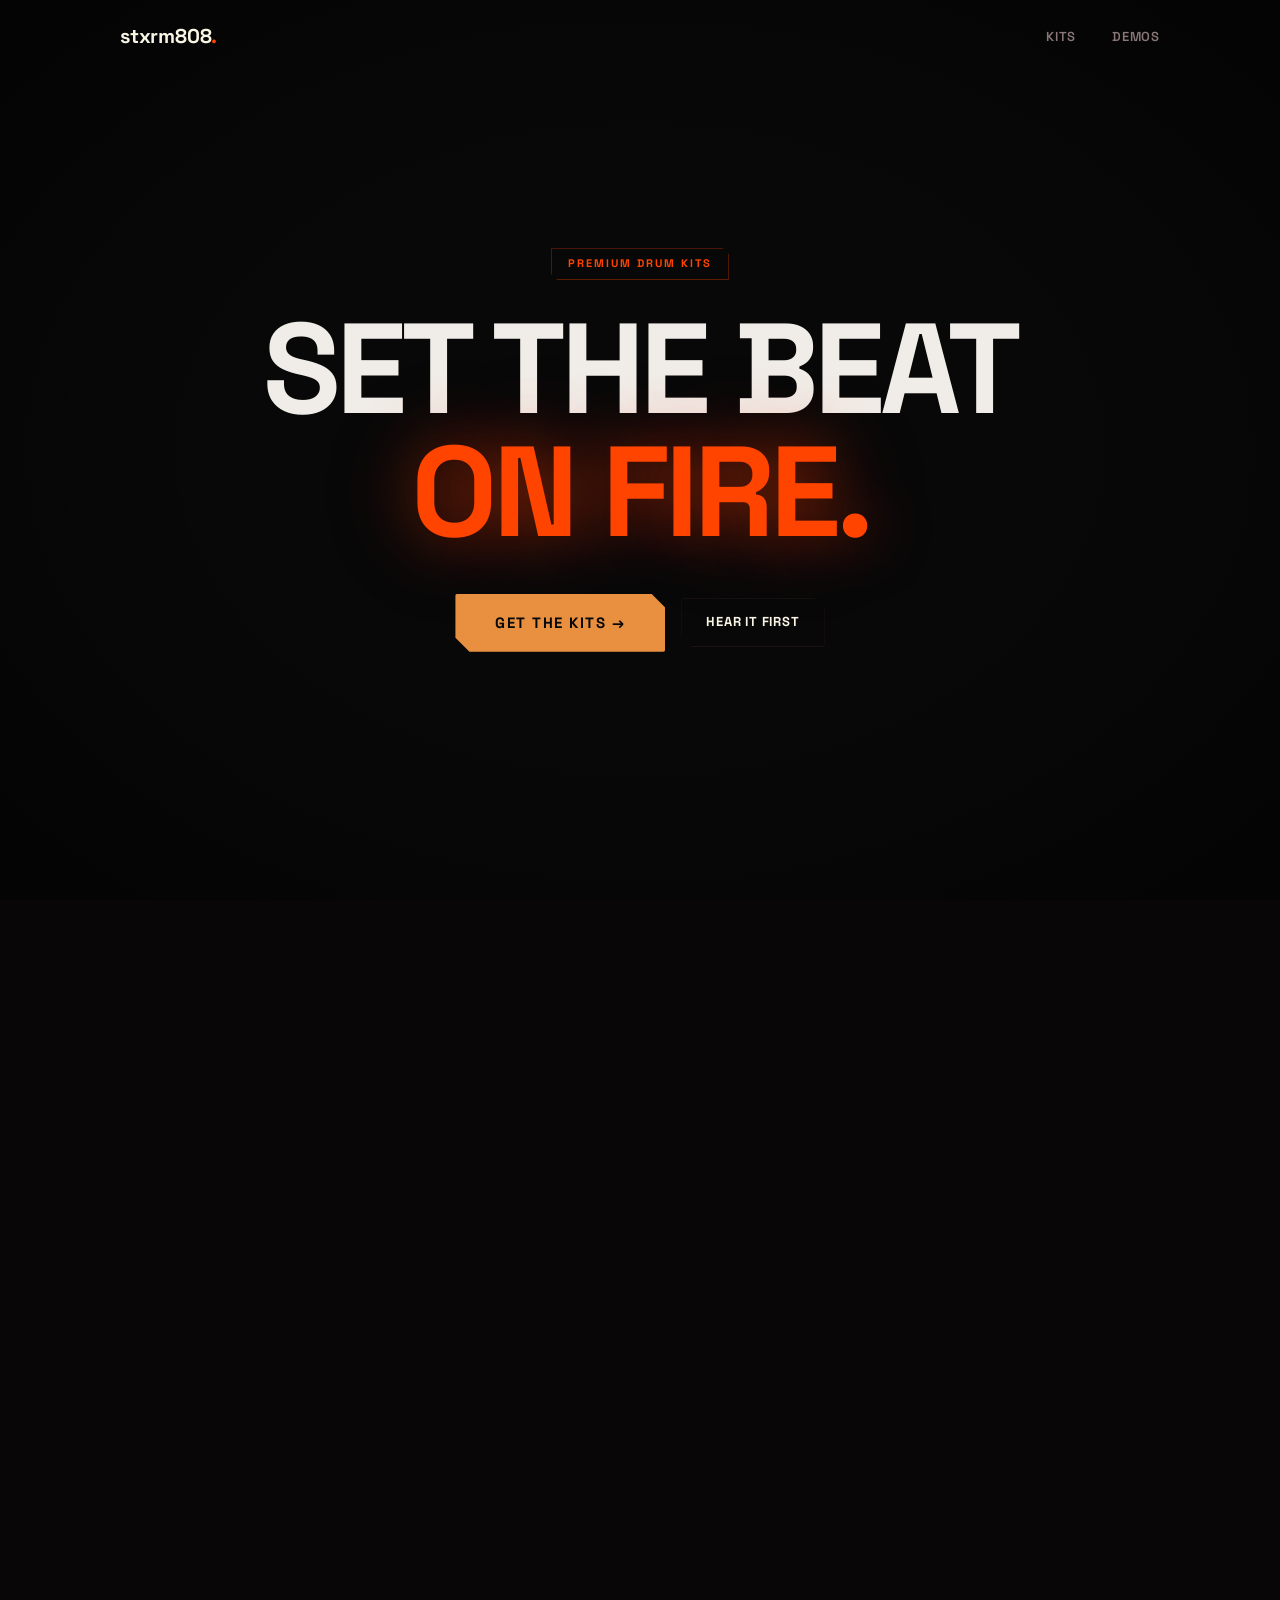
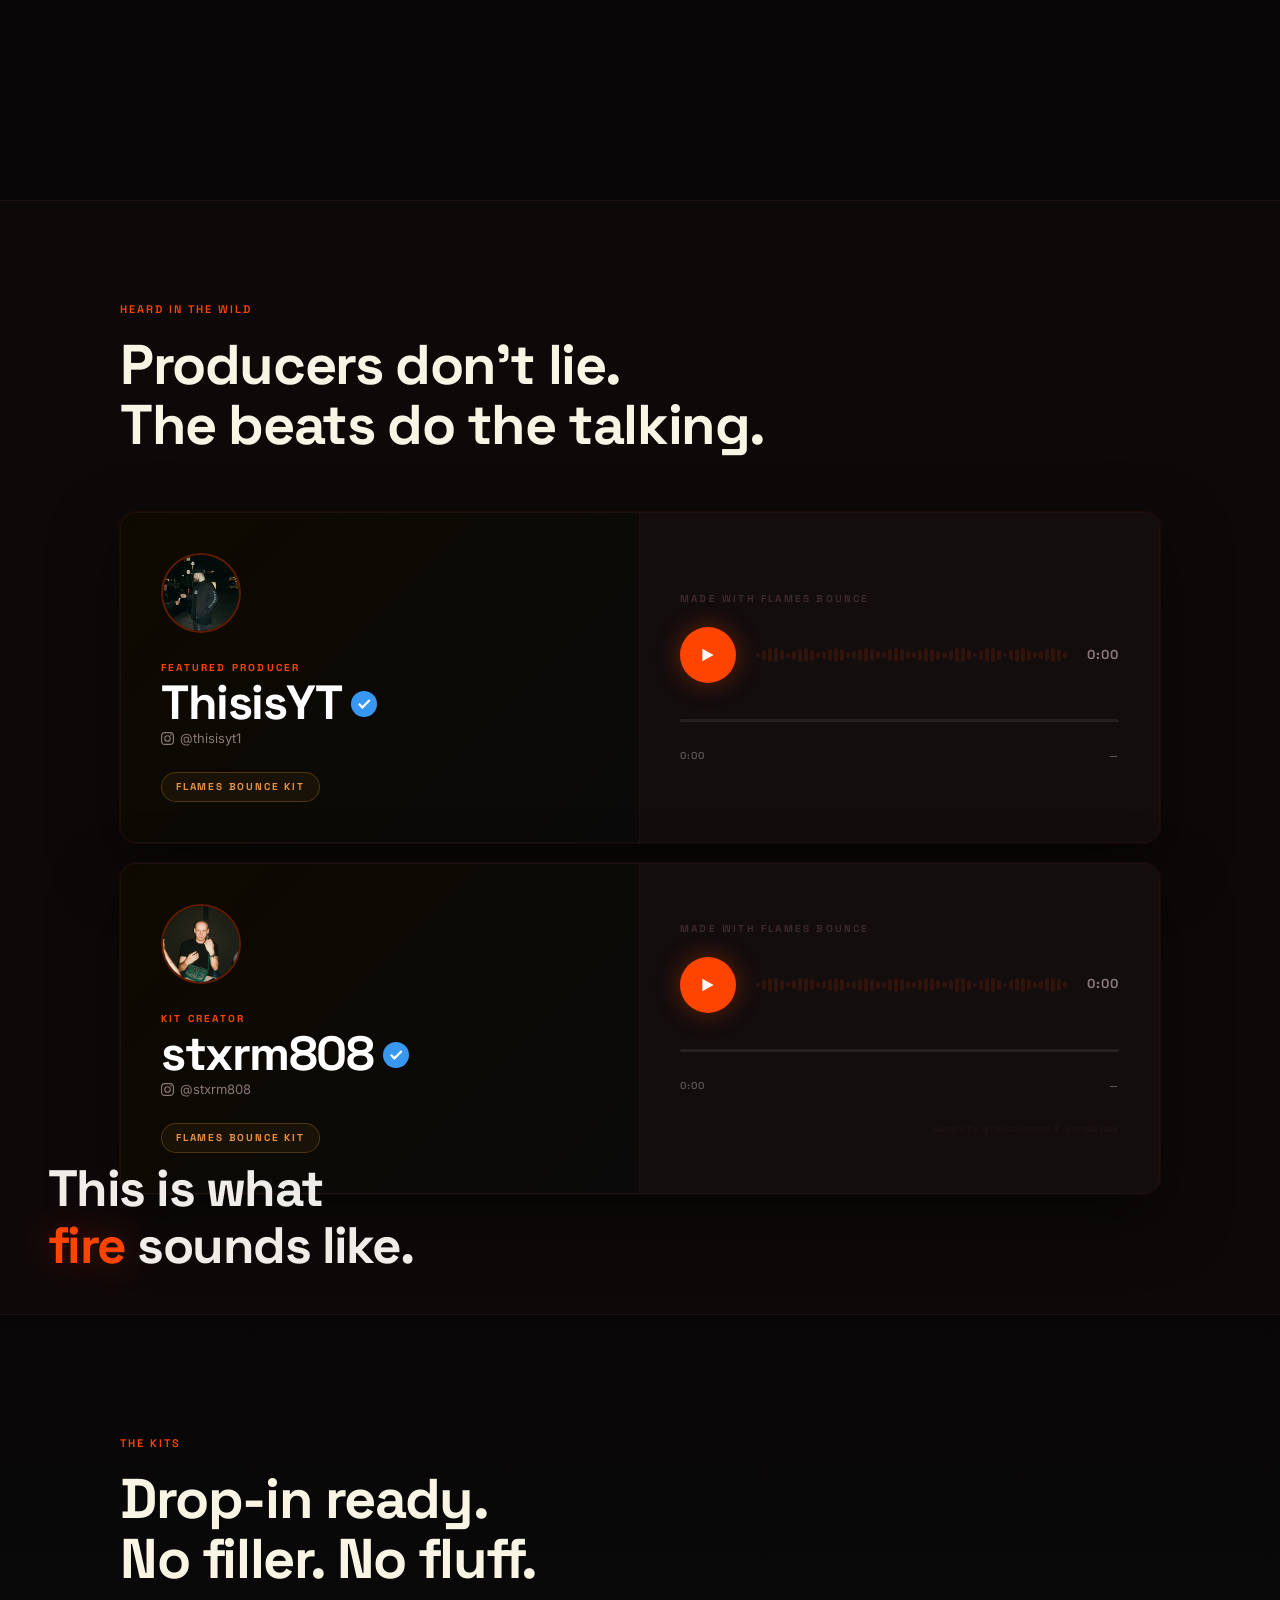
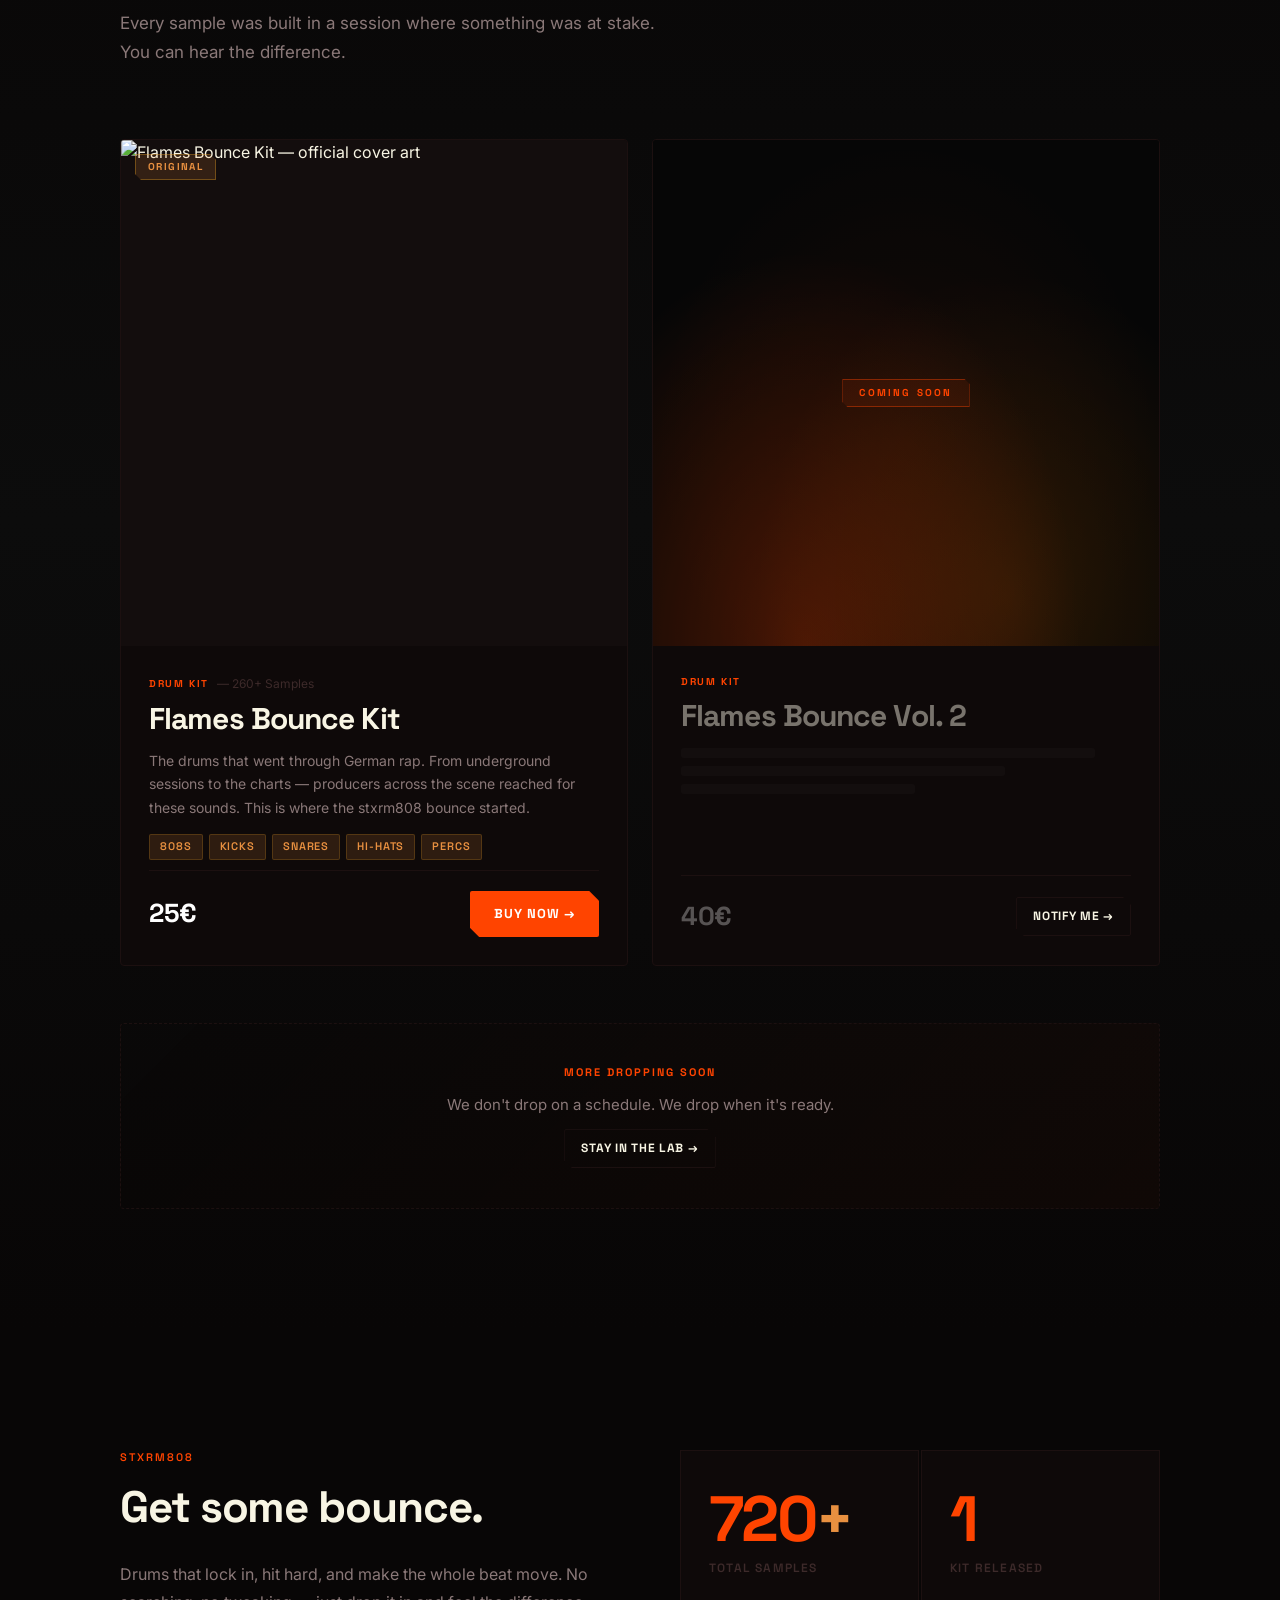
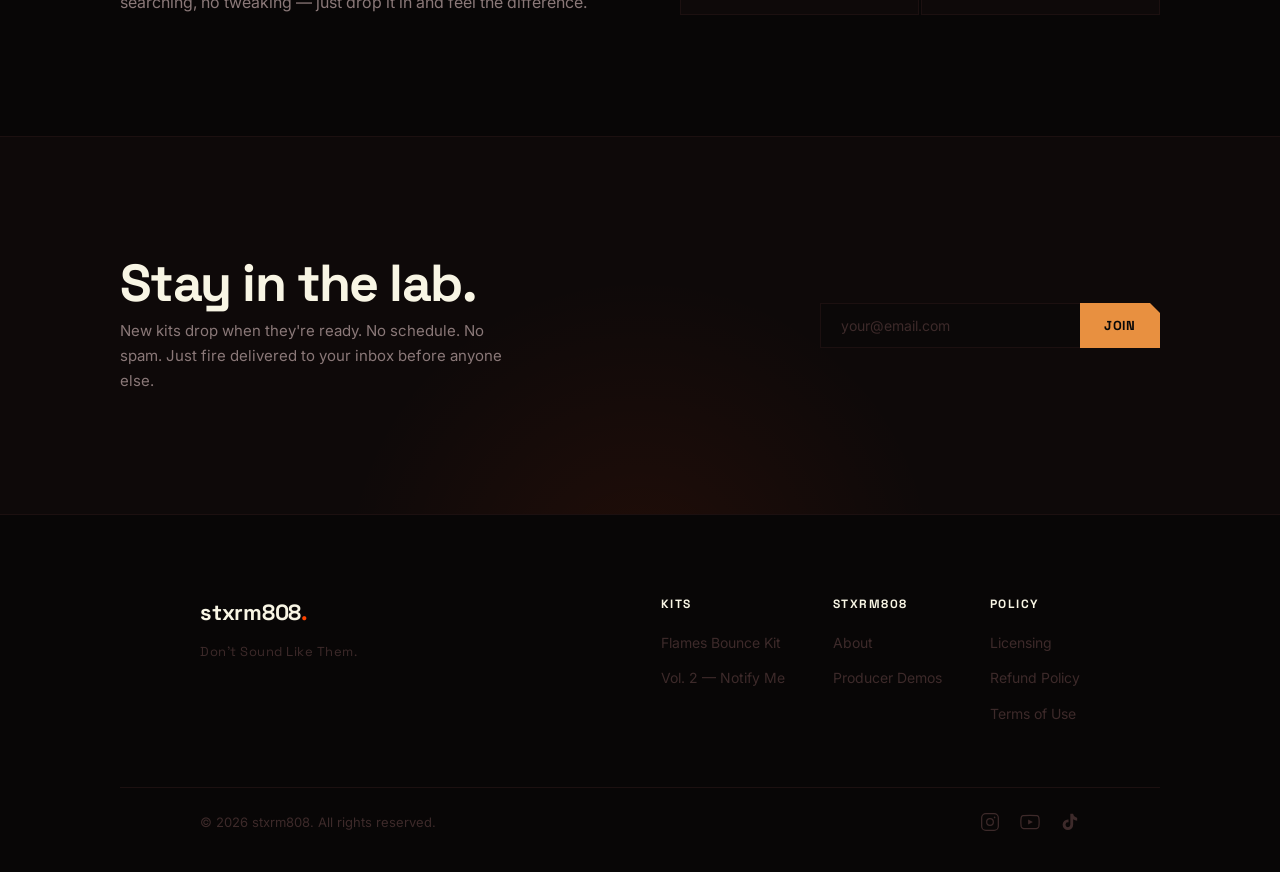
==== commit 4759d2f2: "mircht ios browser fix" ====
--- a/index.html
+++ b/index.html
@@ -20,8 +20,8 @@
   <link rel="preconnect" href="https://fonts.googleapis.com" />
   <link rel="preconnect" href="https://fonts.gstatic.com" crossorigin />
   <link href="https://fonts.googleapis.com/css2?family=Space+Grotesk:wght@300;400;500;600;700&family=Inter:wght@300;400;500;600&display=swap" rel="stylesheet" />
-  <link rel="stylesheet" href="css/style.css?v=3" />
-  <link rel="stylesheet" href="css/video-scrub.css?v=3" />
+  <link rel="stylesheet" href="css/style.css?v=4" />
+  <link rel="stylesheet" href="css/video-scrub.css?v=5" />
   <script type="application/ld+json">
   {
     "@context": "https://schema.org",
@@ -230,33 +230,7 @@
 
         <div class="kits__grid">
 
-          <!-- KIT 1: Flames Bounce Vol. 2 -->
-          <article class="kit-card kit-card--teaser reveal-item" data-type="drum-kit">
-            <div class="kit-card__media kit-card__media--teaser">
-              <div class="kit-card__teaser-fire" aria-hidden="true"></div>
-              <div class="kit-card__teaser-overlay">
-                <span class="kit-card__teaser-badge">COMING SOON</span>
-              </div>
-              <div class="kit-card__hover-glow" aria-hidden="true"></div>
-            </div>
-            <div class="kit-card__body kit-card__body--dim">
-              <div class="kit-card__meta">
-                <span class="kit-card__type">DRUM KIT</span>
-              </div>
-              <h3 class="kit-card__name">Flames Bounce Vol. 2</h3>
-              <div class="kit-card__redacted-lines" aria-hidden="true">
-                <span></span><span></span><span></span>
-              </div>
-              <div class="kit-card__footer">
-                <div class="kit-card__price-block">
-                  <span class="kit-card__price" style="opacity:0.3">40€</span>
-                </div>
-                <a href="#newsletter" class="btn btn--ghost btn--sm">NOTIFY ME →</a>
-              </div>
-            </div>
-          </article>
-
-          <!-- KIT 2: Flames Bounce Kit -->
+          <!-- KIT 1: Flames Bounce Kit -->
           <article class="kit-card reveal-item" data-type="drum-kit">
             <div class="kit-card__media">
               <img src="assets/FLAMES%20BOUNCE%20KIT%20COVER%20by%20%40blameiton313.png"
@@ -289,6 +263,32 @@
             </div>
           </article>
 
+          <!-- KIT 2: Flames Bounce Vol. 2 -->
+          <article class="kit-card kit-card--teaser reveal-item" data-type="drum-kit">
+            <div class="kit-card__media kit-card__media--teaser">
+              <div class="kit-card__teaser-fire" aria-hidden="true"></div>
+              <div class="kit-card__teaser-overlay">
+                <span class="kit-card__teaser-badge">COMING SOON</span>
+              </div>
+              <div class="kit-card__hover-glow" aria-hidden="true"></div>
+            </div>
+            <div class="kit-card__body kit-card__body--dim">
+              <div class="kit-card__meta">
+                <span class="kit-card__type">DRUM KIT</span>
+              </div>
+              <h3 class="kit-card__name">Flames Bounce Vol. 2</h3>
+              <div class="kit-card__redacted-lines" aria-hidden="true">
+                <span></span><span></span><span></span>
+              </div>
+              <div class="kit-card__footer">
+                <div class="kit-card__price-block">
+                  <span class="kit-card__price" style="opacity:0.3">40€</span>
+                </div>
+                <a href="#newsletter" class="btn btn--ghost btn--sm">NOTIFY ME →</a>
+              </div>
+            </div>
+          </article>
+
         </div>
 
         <!-- More kits coming -->
@@ -407,7 +407,7 @@
   <script src="https://cdnjs.cloudflare.com/ajax/libs/gsap/3.12.5/gsap.min.js" defer></script>
   <script src="https://cdnjs.cloudflare.com/ajax/libs/gsap/3.12.5/ScrollTrigger.min.js" defer></script>
   <script src="js/main.js?v=3" defer></script>
-  <script src="js/video-scrub.js?v=3" defer></script>
+  <script src="js/video-scrub.js?v=5" defer></script>
   <script src="js/interactions.js?v=3" defer></script>
   <script src="https://assets.lemonsqueezy.com/lemon.js" defer></script>
 </body>
--- a/css/style.css
+++ b/css/style.css
@@ -1515,9 +1515,39 @@
   .fp-card__artist {
     border-right: none;
     border-bottom: 1px solid var(--border);
-    padding: 28px;
+    padding: 24px;
   }
-  .fp-card__player { padding: 28px; }
+  .fp-card__player {
+    padding: 24px;
+  }
+  .fp-card__controls {
+    gap: 10px;
+    overflow: hidden;
+  }
+  .fp-card__play-btn {
+    width: 44px;
+    height: 44px;
+    min-width: 44px;
+    flex-shrink: 0;
+  }
+  .fp-card__waveform {
+    min-width: 0;
+    overflow: hidden;
+  }
+  .fp-card__time {
+    font-size: 11px;
+    min-width: 32px;
+  }
+  .fp-card__timeline {
+    width: 100%;
+    max-width: 100%;
+  }
+  .fp-card__time-row span {
+    font-size: 10px;
+  }
+  .fp-card__player-label {
+    font-size: 10px;
+  }
 }
 
 /* ─── PRODUCER DEMOS SECTION ────────────────────────────── */
--- a/css/video-scrub.css
+++ b/css/video-scrub.css
@@ -183,7 +183,36 @@
 
 @media (max-width: 768px) {
   .video-scrub { height: 170vh; margin-top: 0; }
-  .video-scrub__hl-ctas { flex-direction: column; align-items: center; }
+
+  .video-scrub__hl-text {
+    font-size: clamp(40px, 12vw, 72px);
+  }
+
+  .video-scrub__hl-tag {
+    font-size: 10px;
+    margin-bottom: 20px;
+  }
+
+  .video-scrub__hl-ctas {
+    flex-direction: column;
+    align-items: center;
+    gap: 12px;
+    margin-top: 28px;
+  }
+
+  .video-scrub__counter {
+    bottom: 24px;
+    right: 20px;
+  }
+
+  .video-scrub__counter-num { font-size: 36px; }
+  .video-scrub__counter-pct { font-size: 14px; }
+
+  /* Mobile: headline stays visible (no scroll scrub) */
+  .video-scrub__headline.is-mobile-visible {
+    opacity: 1 !important;
+    transform: none !important;
+  }
 }
 
 @media (prefers-reduced-motion: reduce) {
